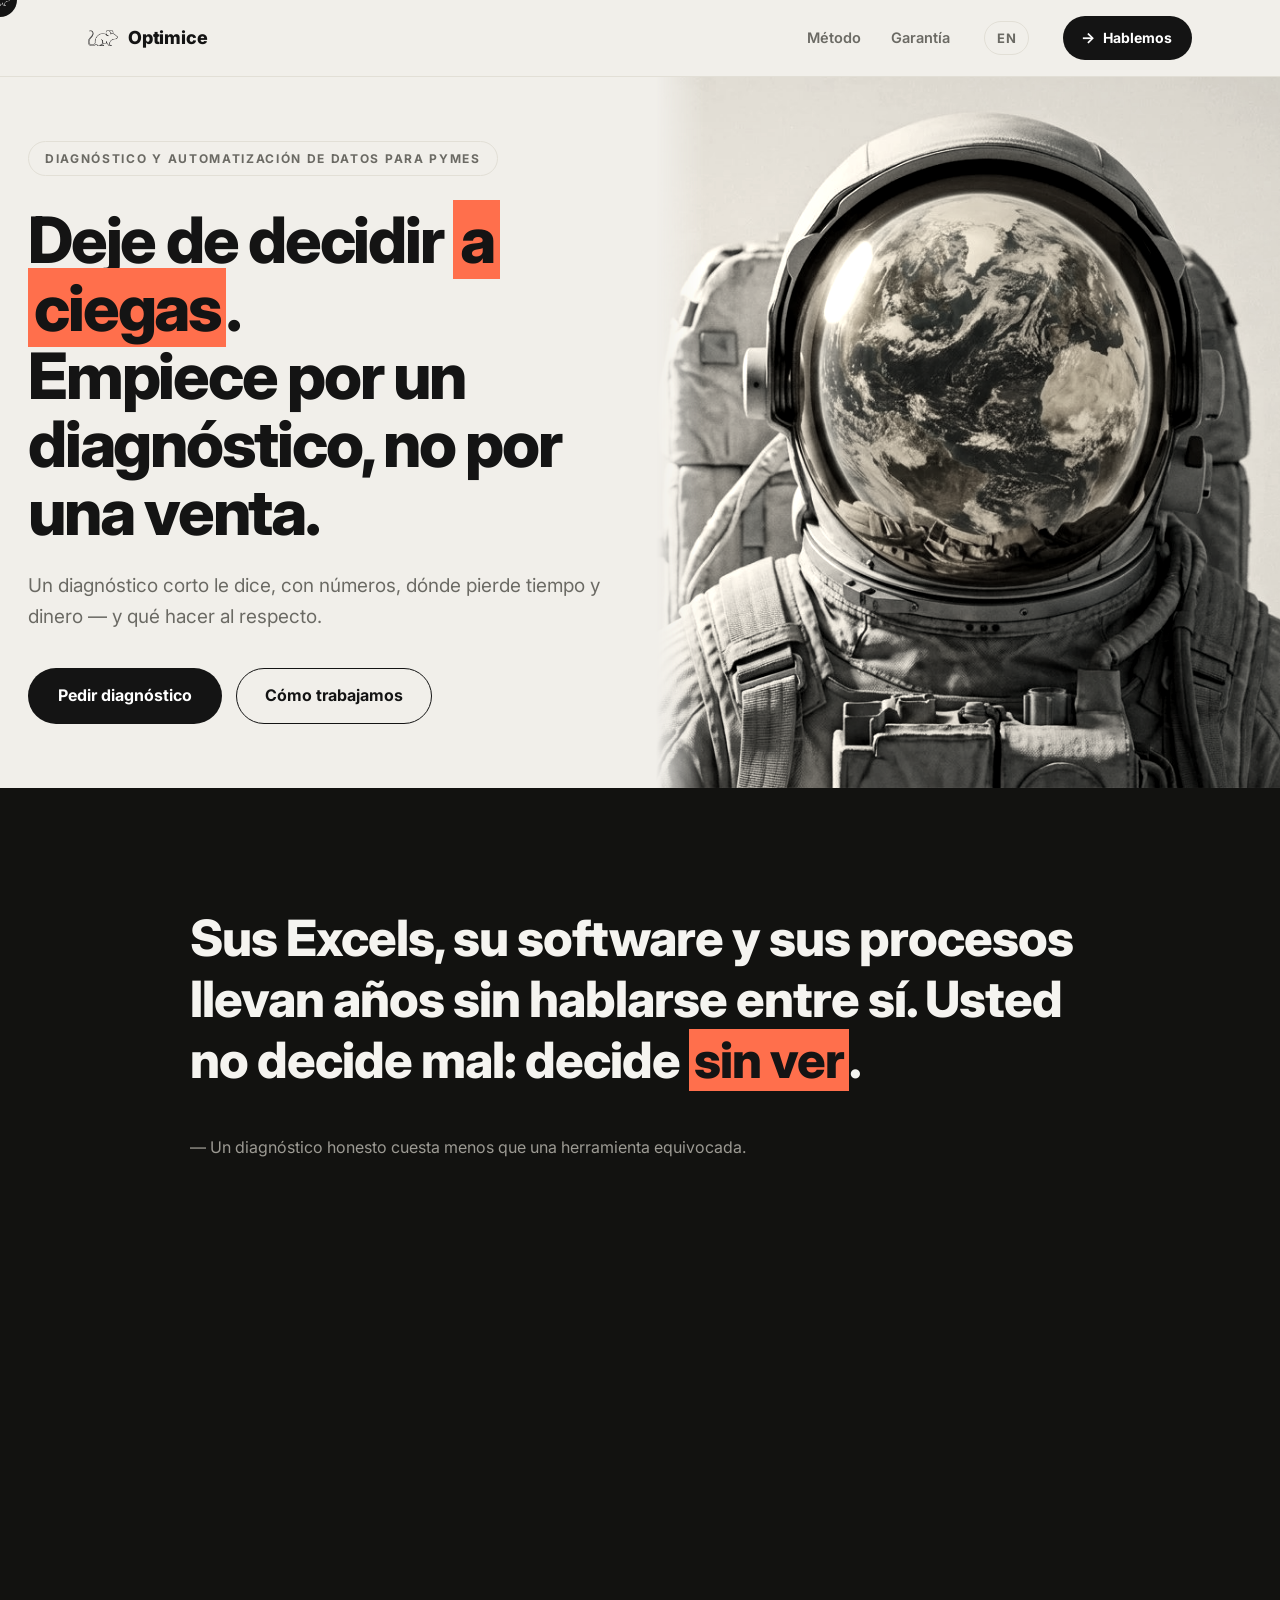
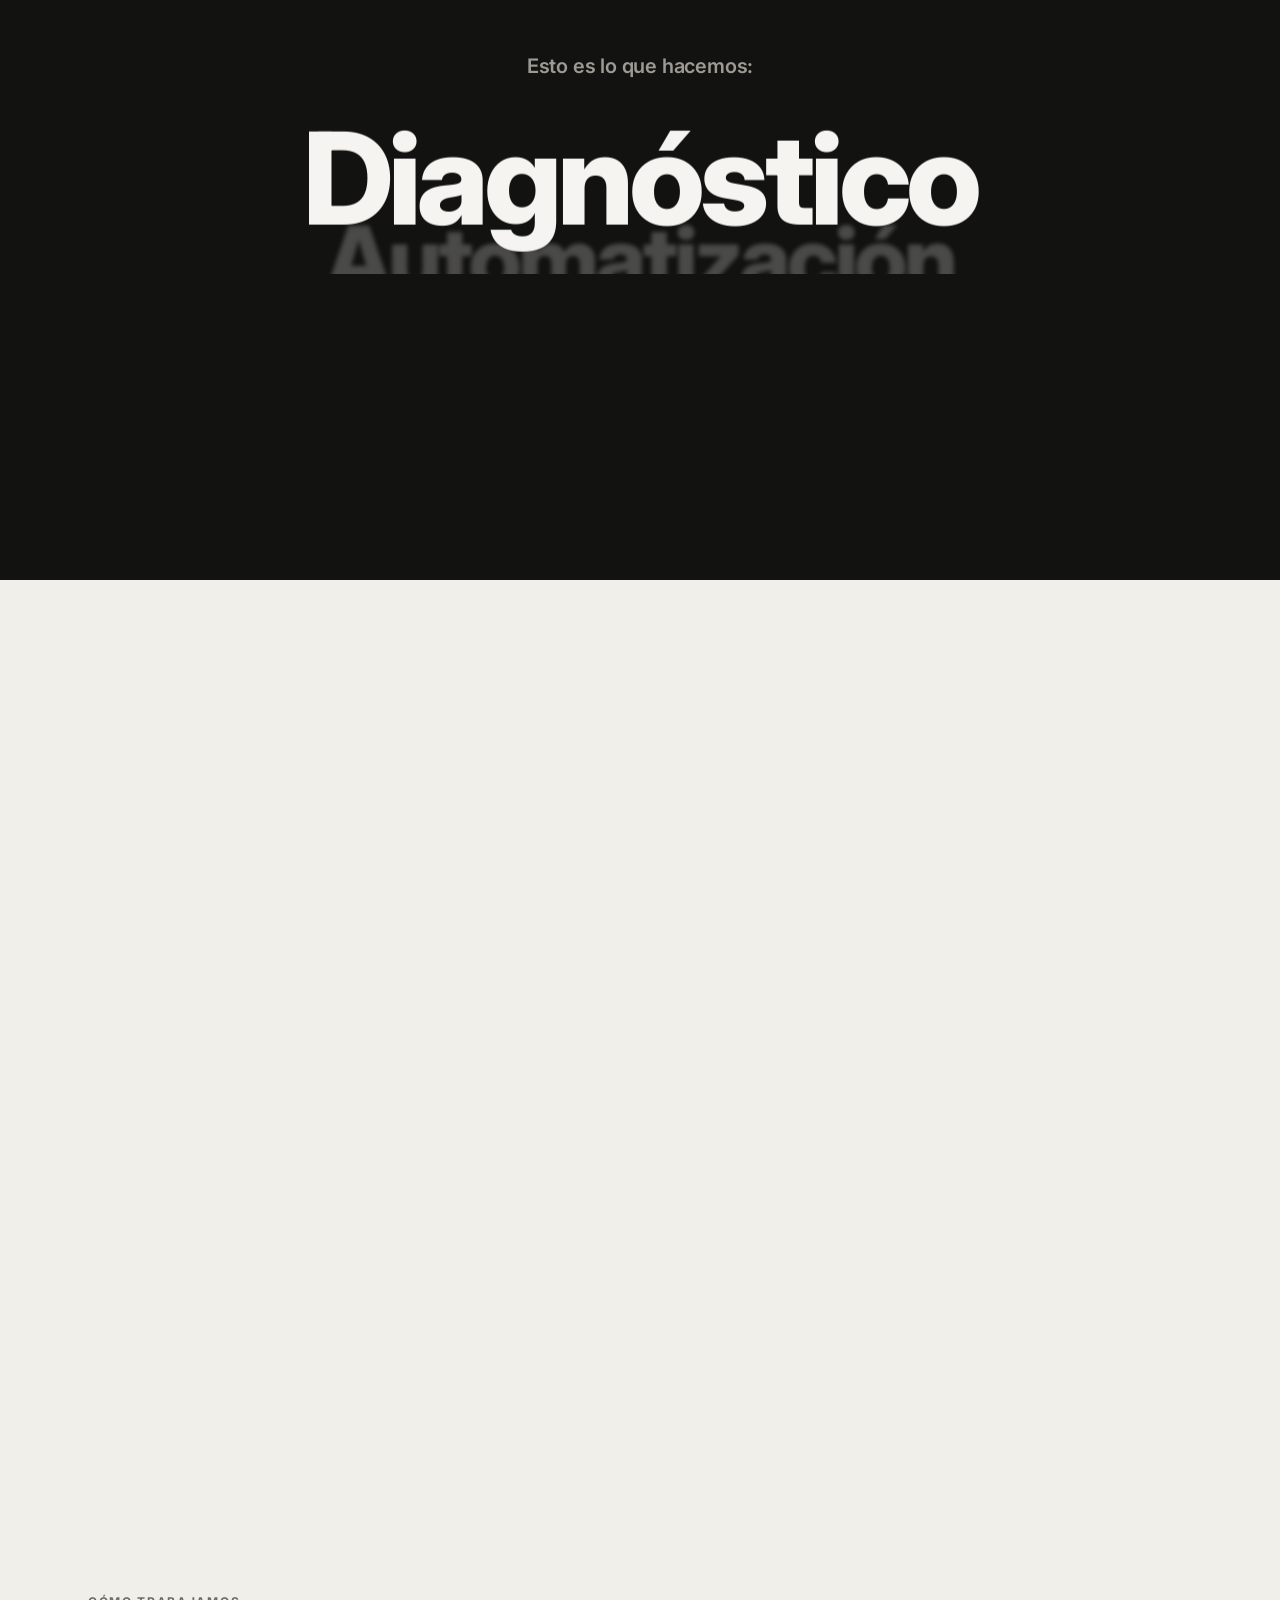
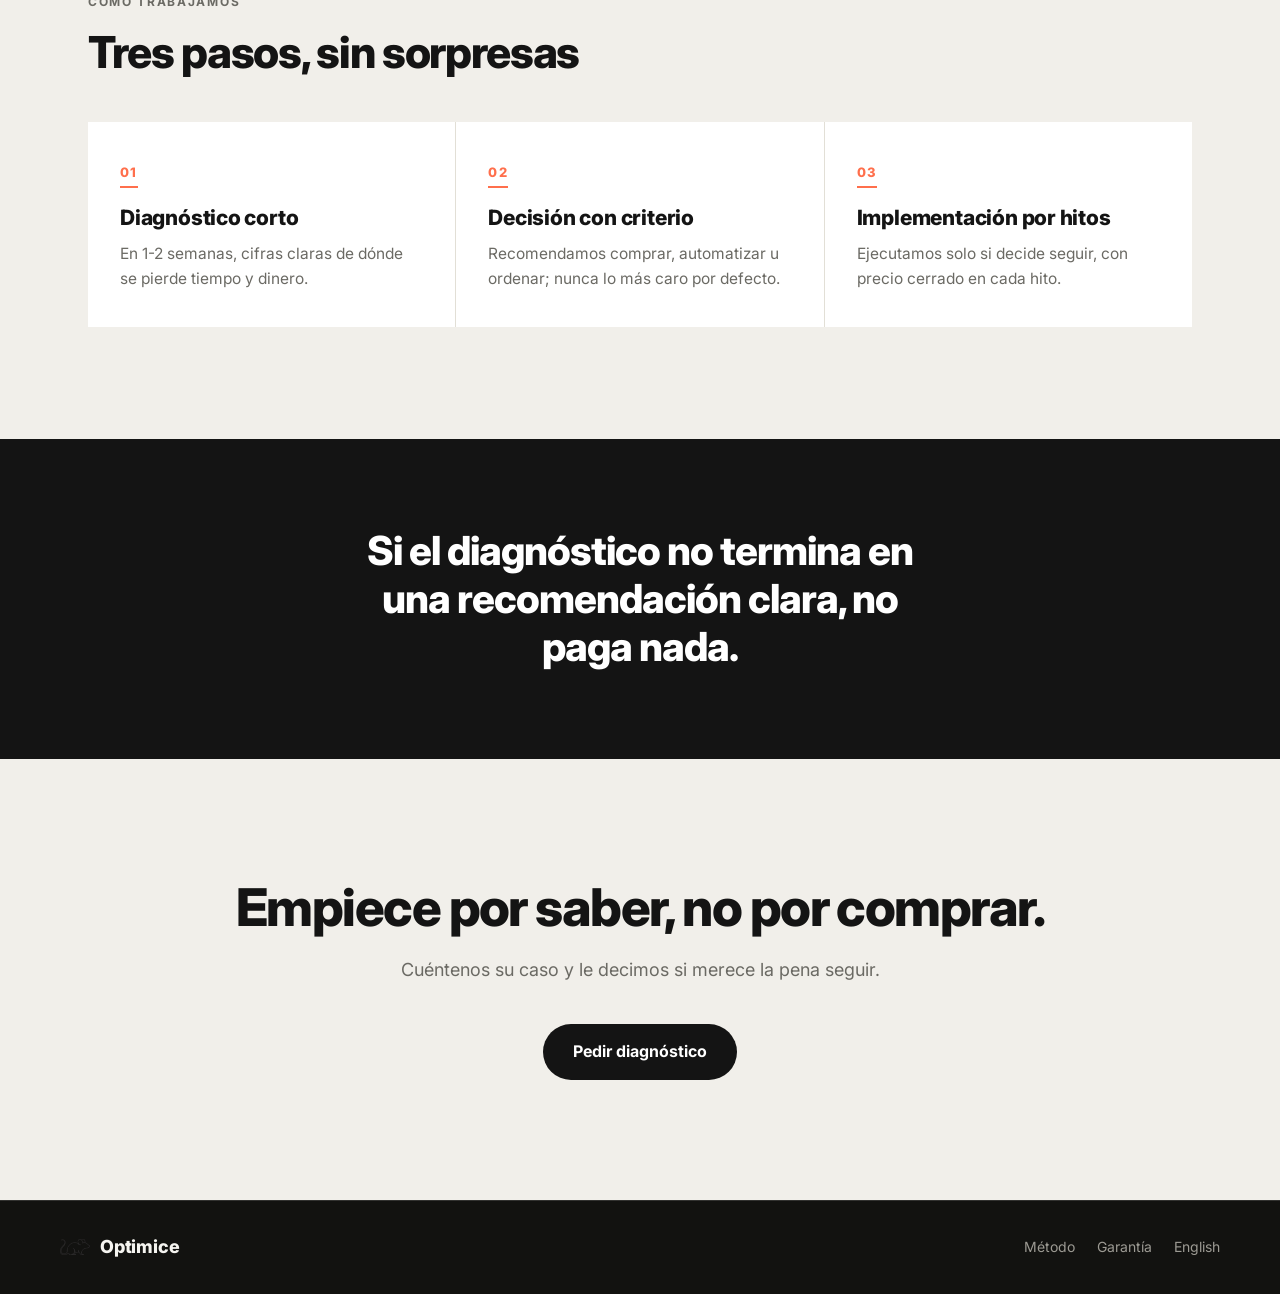
==== index.html @ 9dce0c41 "Añadir tema oscuro propio en vez de dejar el auto-invertido del navegador Muchos navegadores móviles" ====
<!DOCTYPE html>
<html lang="es">
<head>
<meta charset="UTF-8">
<meta name="viewport" content="width=device-width, initial-scale=1">
<meta name="color-scheme" content="light dark">
<title>Optimice — decida con datos, no con suposiciones</title>
<meta name="description" content="Diagnóstico corto y automatización de datos para pymes. Le decimos, con números, dónde pierde tiempo y dinero — y si no hay recomendación clara, no paga nada.">
<link rel="preconnect" href="https://fonts.googleapis.com">
<link rel="preconnect" href="https://fonts.gstatic.com" crossorigin>
<link href="https://fonts.googleapis.com/css2?family=Inter:wght@400;600;800&display=swap" rel="stylesheet">
<link rel="stylesheet" href="styles.css">
<script src="script.js" defer></script>
</head>
<body>
<header class="site-header">
  <div class="container header-inner">
    <a class="brand" href="index.html"><img src="assets/mouse-logo.png" alt=""><span>Optimice</span></a>
    <nav class="nav">
      <div class="nav-links">
        <a href="#metodo">Método</a>
        <a href="#garantia">Garantía</a>
      </div>
      <a class="lang-switch" href="en/index.html">EN</a>
      <a class="nav-cta" href="#contacto"><span class="arrow">→</span>Hablemos</a>
    </nav>
  </div>
</header>

<section class="hero">
  <div class="hero-grid">
    <div class="hero-copy-wrap">
      <div class="container">
        <div class="hero-copy">
          <span class="eyebrow">Diagnóstico y automatización de datos para pymes</span>
          <h1>Deje de decidir <span class="highlight">a ciegas</span>.<br>Empiece por un diagnóstico, no por una venta.</h1>
          <p class="sub">Un diagnóstico corto le dice, con números, dónde pierde tiempo y dinero — y qué hacer al respecto.</p>
          <div class="hero-ctas">
            <a class="btn" href="#contacto">Pedir diagnóstico</a>
            <a class="btn-outline" href="#metodo">Cómo trabajamos</a>
          </div>
        </div>
      </div>
    </div>
    <div class="hero-photo-bleed">
      <img class="hero-photo" src="assets/astronaut.jpg" alt="">
    </div>
  </div>
</section>

<section class="quote">
  <div class="container quote-inner">
    <p class="big">Sus Excels, su software y sus procesos llevan años sin hablarse entre sí. Usted no decide mal: decide <span class="highlight">sin ver</span>.</p>
    <p class="micro">Un diagnóstico honesto cuesta menos que una herramienta equivocada.</p>
  </div>
</section>

<section class="word-full-scroll">
  <div class="word-full" role="text" aria-label="Esto es lo que hacemos: Diagnóstico, Automatización, Criterio, Orden, Decisiones claras.">
    <p class="word-full-label">Esto es lo que hacemos:</p>
    <div class="word-full-display" aria-hidden="true">
      <div class="wf-track">
        <span class="wf-item">Diagnóstico</span>
        <span class="wf-item">Automatización</span>
        <span class="wf-item">Criterio</span>
        <span class="wf-item">Orden</span>
        <span class="wf-item">Decisiones claras</span>
      </div>
    </div>
  </div>
</section>

<section class="section" id="metodo">
  <div class="container">
    <p class="kicker">Cómo trabajamos</p>
    <h2>Tres pasos, sin sorpresas</h2>
    <div class="how-grid">
      <div class="how reveal"><div class="how-n">01</div><h3>Diagnóstico corto</h3><p>En 1-2 semanas, cifras claras de dónde se pierde tiempo y dinero.</p></div>
      <div class="how reveal"><div class="how-n">02</div><h3>Decisión con criterio</h3><p>Recomendamos comprar, automatizar u ordenar; nunca lo más caro por defecto.</p></div>
      <div class="how reveal"><div class="how-n">03</div><h3>Implementación por hitos</h3><p>Ejecutamos solo si decide seguir, con precio cerrado en cada hito.</p></div>
    </div>
  </div>
</section>

<section class="guarantee" id="garantia">
  <div class="container guarantee-inner">
    <h2>Si el diagnóstico no termina en una recomendación clara, no paga nada.</h2>
  </div>
</section>

<section class="contact" id="contacto">
  <div class="container">
    <h2>Empiece por saber, no por comprar.</h2>
    <p class="sub">Cuéntenos su caso y le decimos si merece la pena seguir.</p>
    <a class="btn" href="mailto:CAMBIA-ESTE-EMAIL@optimice.com">Pedir diagnóstico</a>
  </div>
</section>

<footer class="site-footer">
  <div class="container footer-inner">
    <a class="brand" href="index.html"><img src="assets/mouse-logo.png" alt=""><span>Optimice</span></a>
    <div class="footer-links">
      <a href="#metodo">Método</a>
      <a href="#garantia">Garantía</a>
      <a href="en/index.html">English</a>
    </div>
  </div>
</footer>

<div class="float-bar float-hidden" id="float-bar">
  <a class="float-btn float-btn-primary" href="https://calendar.app.google/JsAp8YLcphyeCLzh8" target="_blank" rel="noopener"><span class="cta-ico">📅</span>Reservar diagnóstico</a>
  <a class="float-btn float-btn-secondary" href="https://www.linkedin.com/company/CAMBIA-ESTE-PERFIL" target="_blank" rel="noopener"><span class="cta-ico">in</span>LinkedIn</a>
</div>
</body>
</html>
---- styles.css ----
/* Optimice — diagnóstico y automatización de datos para pymes
   Paleta inspirada en b-ta.ai: gris cálido plano, negro casi puro, un único acento coral.
   Sin degradados. Tipografía enorme. Marcador de color en frases clave (no subrayado real,
   efecto "highlighter"). */
:root{
  --paper:#F1EFEA;
  --white:#FFFFFF;
  --ink:#141414;
  --text-mid:#6B6A64;
  --coral:#FF6F4C;
  --coral-ink:#141414;
  --dark:#121210;
  --on-dark:#F5F4F0;
  --on-dark-mid:#9C9A93;
  --line:#E2DFD6;
  --line-dark:rgba(245,244,240,.14);
  --coral-hover:#E85B3A;
  --dark-card:#1C1A17;
}
*{margin:0;padding:0;box-sizing:border-box}
html{-webkit-text-size-adjust:100%;scroll-behavior:smooth;color-scheme:light dark}
body{font-family:"Inter",system-ui,-apple-system,sans-serif;background:var(--paper);color:var(--ink);line-height:1.6;font-size:17px}
a{color:inherit;text-decoration:none}
img{max-width:100%;display:block}
.container{max-width:1160px;margin:0 auto;padding:0 28px}
.highlight{background:var(--coral);color:var(--coral-ink);padding:.02em .1em;box-decoration-break:clone;-webkit-box-decoration-break:clone}

/* ---------- Header ---------- */
.site-header{position:sticky;top:0;z-index:50;background:var(--paper);border-bottom:1px solid var(--line)}
.header-inner{display:flex;align-items:center;justify-content:space-between;height:76px}
.brand{display:flex;align-items:center;gap:10px;font-weight:800;font-size:18px;letter-spacing:-.01em}
.brand img{width:30px;height:auto}
.nav{display:flex;align-items:center;gap:34px}
.nav-links{display:flex;gap:30px}
.nav-links a{font-weight:600;font-size:14.5px;color:var(--text-mid)}
.nav-links a:hover{color:var(--ink)}
.lang-switch{font-weight:700;font-size:13px;letter-spacing:.03em;color:var(--text-mid);border:1.5px solid var(--line);border-radius:999px;padding:6px 12px}
.lang-switch:hover{border-color:var(--ink);color:var(--ink)}
.nav-cta{display:flex;align-items:center;gap:8px;background:var(--ink);color:var(--white);font-weight:700;font-size:14px;padding:10px 20px 10px 18px;border-radius:999px;transition:background .2s}
.nav-cta:hover{background:var(--coral);color:var(--coral-ink)}
.nav-cta .arrow{font-size:15px}

/* ---------- Botones ---------- */
.btn{display:inline-block;background:var(--ink);color:#fff;font-weight:700;font-size:16px;padding:15px 30px;border-radius:999px;transition:background .2s,transform .2s cubic-bezier(.16,1,.3,1)}
.btn:hover{background:var(--coral);color:var(--coral-ink)}
.btn-outline{display:inline-block;font-weight:700;font-size:16px;padding:13.5px 28px;border-radius:999px;border:1.5px solid var(--ink);color:var(--ink);transition:background .2s,color .2s}
.btn-outline:hover{background:var(--ink);color:#fff}

/* ---------- Hero ---------- */
.hero{overflow:hidden}
.hero-grid{display:grid;grid-template-columns:minmax(0,1.05fr) minmax(360px,1fr);align-items:stretch;min-height:640px}
.hero-copy-wrap{display:flex;align-items:center;padding:64px 0}
.hero-copy{max-width:600px}
.eyebrow{display:inline-block;font-size:12px;font-weight:700;letter-spacing:.14em;text-transform:uppercase;color:var(--text-mid);border:1.5px solid var(--line);border-radius:999px;padding:7px 16px;margin-bottom:30px}
.hero h1{font-weight:800;font-size:64px;line-height:1.06;letter-spacing:-.035em;margin-bottom:26px}
.hero .sub{font-size:19px;color:var(--text-mid);max-width:50ch;margin-bottom:36px}
.hero-ctas{display:flex;gap:14px;flex-wrap:wrap}
.hero-photo-bleed{position:relative;overflow:hidden;background:var(--paper)}
.hero-photo{width:100%;height:100%;object-fit:cover;position:absolute;inset:0;filter:grayscale(.85) sepia(.15) contrast(1.08) brightness(1.03);
  mask-image:linear-gradient(to right,transparent 0,black 48px);-webkit-mask-image:linear-gradient(to right,transparent 0,black 48px)}

/* ---------- Cursor personalizado: logotipo circular del ratón ---------- */
.cursor-logo{position:fixed;top:0;left:0;pointer-events:none;z-index:9997;width:34px;height:34px;border-radius:50%;
  transform:translate(-50%,-50%);background:var(--ink);
  transition:transform .3s cubic-bezier(.34,1.56,.64,1),background .2s,width .25s,height .25s}
.cursor-logo::after{content:"";position:absolute;inset:7px;background-color:#fff;
  -webkit-mask:url("assets/mouse-logo.png") center/contain no-repeat;mask:url("assets/mouse-logo.png") center/contain no-repeat;
  transition:background-color .2s}
.cursor-logo.on-dark{background:var(--coral)}
.cursor-logo.on-dark::after{background-color:var(--ink)}
.cursor-logo.hovering{transform:translate(-50%,-50%) scale(1.7) rotate(-10deg)}
body.has-custom-cursor,body.has-custom-cursor a,body.has-custom-cursor button{cursor:none}

/* ---------- Sección oscura: frase-cita ---------- */
.quote{background:var(--dark);color:var(--on-dark)}
.quote-inner{padding:120px 0;max-width:900px}
.quote p.big{font-weight:800;font-size:clamp(30px,4.4vw,50px);line-height:1.22;letter-spacing:-.02em;margin-bottom:44px}
.quote .micro{font-size:16px;color:var(--on-dark-mid);max-width:56ch}
.quote .micro::before{content:"— "}

/* ---------- Carrusel de palabras a pantalla completa (scrubbing con el scroll) ---------- */
.word-full-scroll{height:200vh;position:relative}
.word-full{position:sticky;top:0;height:100vh;height:100dvh;background:var(--dark);color:var(--on-dark);display:flex;flex-direction:column;
  align-items:center;justify-content:center;text-align:center;overflow:hidden;padding:88px 24px 24px}
.word-full-label{font-size:clamp(15px,2vw,20px);font-weight:600;color:var(--on-dark-mid);letter-spacing:-.01em;margin-bottom:2px}
.word-full-display{position:relative;width:100%;height:min(24vh,190px);overflow:hidden}
.wf-track{position:relative;width:100%;height:100%}
.wf-item{position:absolute;left:0;right:0;top:50%;text-align:center;white-space:nowrap;font-weight:800;letter-spacing:-.04em;
  font-size:clamp(42px,11vw,130px);color:var(--on-dark);will-change:transform,opacity,filter}
.word-full.wf-static .wf-item{transform:translateY(-50%) !important;opacity:1 !important;filter:none !important}
.word-full.wf-static .wf-item:not(:first-child){display:none}

/* ---------- Secciones ---------- */
.section{padding:112px 0}
.section.alt{background:var(--white);border-top:1px solid var(--line);border-bottom:1px solid var(--line)}
.kicker{font-size:12px;font-weight:700;letter-spacing:.14em;text-transform:uppercase;color:var(--text-mid);margin-bottom:16px}
.section h2{font-weight:800;font-size:44px;letter-spacing:-.03em;line-height:1.14;margin-bottom:16px;max-width:20ch}

/* ---------- Método ---------- */
.how-grid{display:grid;grid-template-columns:repeat(3,1fr);gap:1px;margin-top:44px;background:var(--line)}
.how{background:#fff;padding:36px 32px}
.how-n{display:inline-block;font-weight:800;font-size:13px;letter-spacing:.1em;color:var(--coral);margin-bottom:16px;
  border-bottom:2px solid var(--coral);padding-bottom:4px}
.how h3{font-weight:800;font-size:21px;letter-spacing:-.01em;margin-bottom:10px;line-height:1.3}
.how p{font-size:15.5px;color:var(--text-mid)}

/* ---------- Garantía ---------- */
.guarantee{background:var(--ink);color:var(--white)}
.guarantee-inner{padding:88px 0;text-align:center}
.guarantee h2{font-weight:800;font-size:clamp(28px,3.6vw,40px);letter-spacing:-.025em;line-height:1.2;max-width:22ch;margin:0 auto}

/* ---------- Contacto ---------- */
.contact{padding:120px 0;text-align:center}
.contact h2{font-weight:800;font-size:clamp(34px,4.6vw,52px);letter-spacing:-.03em;line-height:1.12;margin-bottom:18px}
.contact .sub{font-size:18px;color:var(--text-mid);margin-bottom:40px;max-width:52ch;margin-left:auto;margin-right:auto}

/* ---------- Footer ---------- */
.site-footer{background:var(--dark);color:var(--on-dark-mid);border-top:1px solid var(--line-dark)}
.footer-inner{display:flex;align-items:center;justify-content:space-between;gap:20px;padding:32px 0;font-size:14px;flex-wrap:wrap}
.footer-inner .brand{color:var(--on-dark)}
.footer-links{display:flex;gap:22px}
.footer-links a:hover{color:var(--on-dark)}

/* ---------- Barra flotante (siempre visible: llamada + LinkedIn) ---------- */
.float-bar{position:fixed;left:50%;bottom:20px;transform:translateX(-50%);z-index:60;display:flex;gap:8px;
  background:rgba(18,18,16,.72);backdrop-filter:blur(16px) saturate(160%);-webkit-backdrop-filter:blur(16px) saturate(160%);
  border:1px solid rgba(255,255,255,.14);padding:7px;border-radius:999px;box-shadow:0 12px 32px -10px rgba(0,0,0,.5);
  transition:opacity .3s ease,transform .3s ease}
.float-bar.float-hidden{opacity:0;transform:translateX(-50%) translateY(16px);pointer-events:none}
.float-btn{display:flex;align-items:center;gap:7px;padding:11px 18px;border-radius:999px;font-weight:700;font-size:14px;white-space:nowrap;transition:background .2s,color .2s,transform .2s}
.float-btn-primary{background:var(--coral);color:var(--coral-ink);box-shadow:0 4px 16px -4px rgba(255,111,76,.55)}
.float-btn-primary:hover{background:var(--coral-hover);color:var(--coral-ink);transform:translateY(-1px)}
.float-btn-secondary{color:var(--on-dark)}
.float-btn-secondary:hover{background:rgba(255,255,255,.12);color:#fff}
.float-btn .cta-ico{font-size:14px;width:20px;height:20px;border-radius:50%;display:flex;align-items:center;justify-content:center}
.float-btn-secondary .cta-ico{border:1.5px solid rgba(255,255,255,.4);font-size:11px}

/* ---------- Reveal / transición de sección ---------- */
.reveal{opacity:0;transform:translateY(22px) scale(.985);filter:blur(4px);transition:opacity .7s cubic-bezier(.16,1,.3,1),transform .7s cubic-bezier(.16,1,.3,1),filter .7s cubic-bezier(.16,1,.3,1)}
.reveal.in{opacity:1;transform:none;filter:blur(0)}
.sec-fade{opacity:0;transform:translateY(34px) scale(.978);transition:opacity 1s cubic-bezier(.16,1,.3,1),transform 1s cubic-bezier(.16,1,.3,1)}
.sec-fade.sec-in{opacity:1;transform:none}

@media (prefers-reduced-motion:reduce){
  .reveal{opacity:1;transform:none;filter:none;transition:none}
  .sec-fade{opacity:1;transform:none;transition:none}
  .btn,.btn-outline{transition:none}
}

/* ---------- Responsive ---------- */
@media (max-width:900px){
  .hero-grid{grid-template-columns:1fr 34%;min-height:460px}
  .hero-copy-wrap{padding:48px 0}
  .hero h1{font-size:42px}
  .hero-photo{object-position:38% center}
  .how-grid{grid-template-columns:1fr 1fr}
  .nav-links{display:none}
}
@media (max-width:680px){
  .hero-grid{grid-template-columns:1fr 34%;min-height:400px}
  .hero-copy-wrap{padding:36px 0}
  .hero h1{font-size:32px}
  .hero .sub{font-size:16px}
  .hero-ctas{flex-direction:column;align-items:flex-start}
  .section{padding:64px 0}
  .section h2{font-size:28px}
  .how-grid{grid-template-columns:1fr}
  .quote-inner{padding:72px 0}
  .quote p.big{font-size:26px}
  .contact{padding:72px 0}
  .contact h2{font-size:30px}
  .guarantee-inner{padding:56px 0}
}

/* ---------- Modo oscuro (tema propio, no el auto-invertido del navegador) ---------- */
@media (prefers-color-scheme:dark){
  body{background:var(--dark);color:var(--on-dark)}
  .site-header{background:var(--dark);border-bottom-color:var(--line-dark)}
  .nav-links a{color:var(--on-dark-mid)}
  .nav-links a:hover{color:var(--on-dark)}
  .lang-switch{border-color:var(--line-dark);color:var(--on-dark-mid)}
  .lang-switch:hover{border-color:var(--on-dark);color:var(--on-dark)}
  .nav-cta{background:var(--on-dark);color:var(--ink)}
  .nav-cta:hover{background:var(--coral);color:var(--coral-ink)}
  .btn{background:var(--on-dark);color:var(--ink)}
  .btn:hover{background:var(--coral);color:var(--coral-ink)}
  .btn-outline{border-color:var(--line-dark);color:var(--on-dark)}
  .btn-outline:hover{background:var(--on-dark);color:var(--ink)}
  .eyebrow{border-color:var(--line-dark);color:var(--on-dark-mid)}
  .hero .sub{color:var(--on-dark-mid)}
  .hero-photo-bleed{background:var(--dark)}
  .section.alt{background:var(--dark-card);border-top-color:var(--line-dark);border-bottom-color:var(--line-dark)}
  .kicker{color:var(--on-dark-mid)}
  .how-grid{background:var(--line-dark)}
  .how{background:var(--dark-card)}
  .how p{color:var(--on-dark-mid)}
  .guarantee{background:var(--dark-card)}
  .contact .sub{color:var(--on-dark-mid)}
  .site-footer{background:var(--dark)}
  .cursor-logo{background:var(--on-dark)}
  .cursor-logo::after{background-color:var(--ink)}
  .cursor-logo.on-dark::after{background-color:var(--ink)}
}
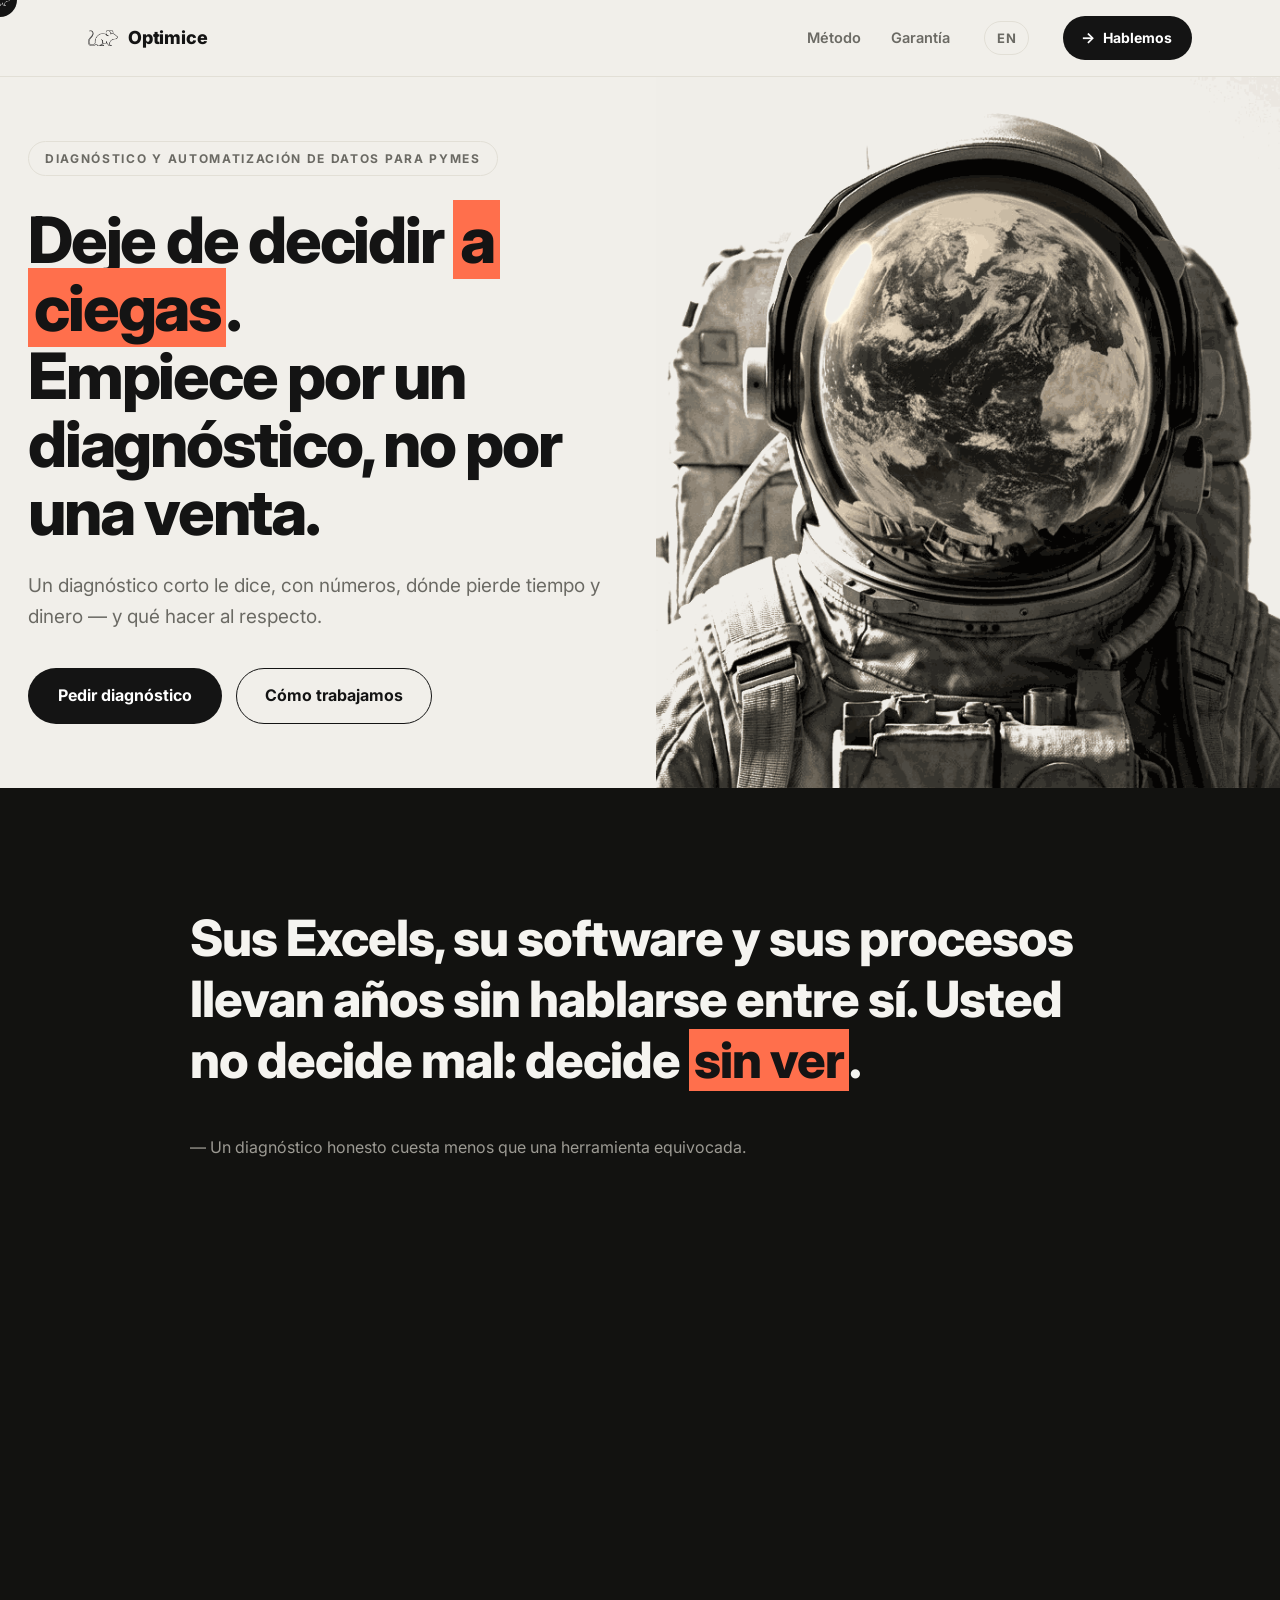
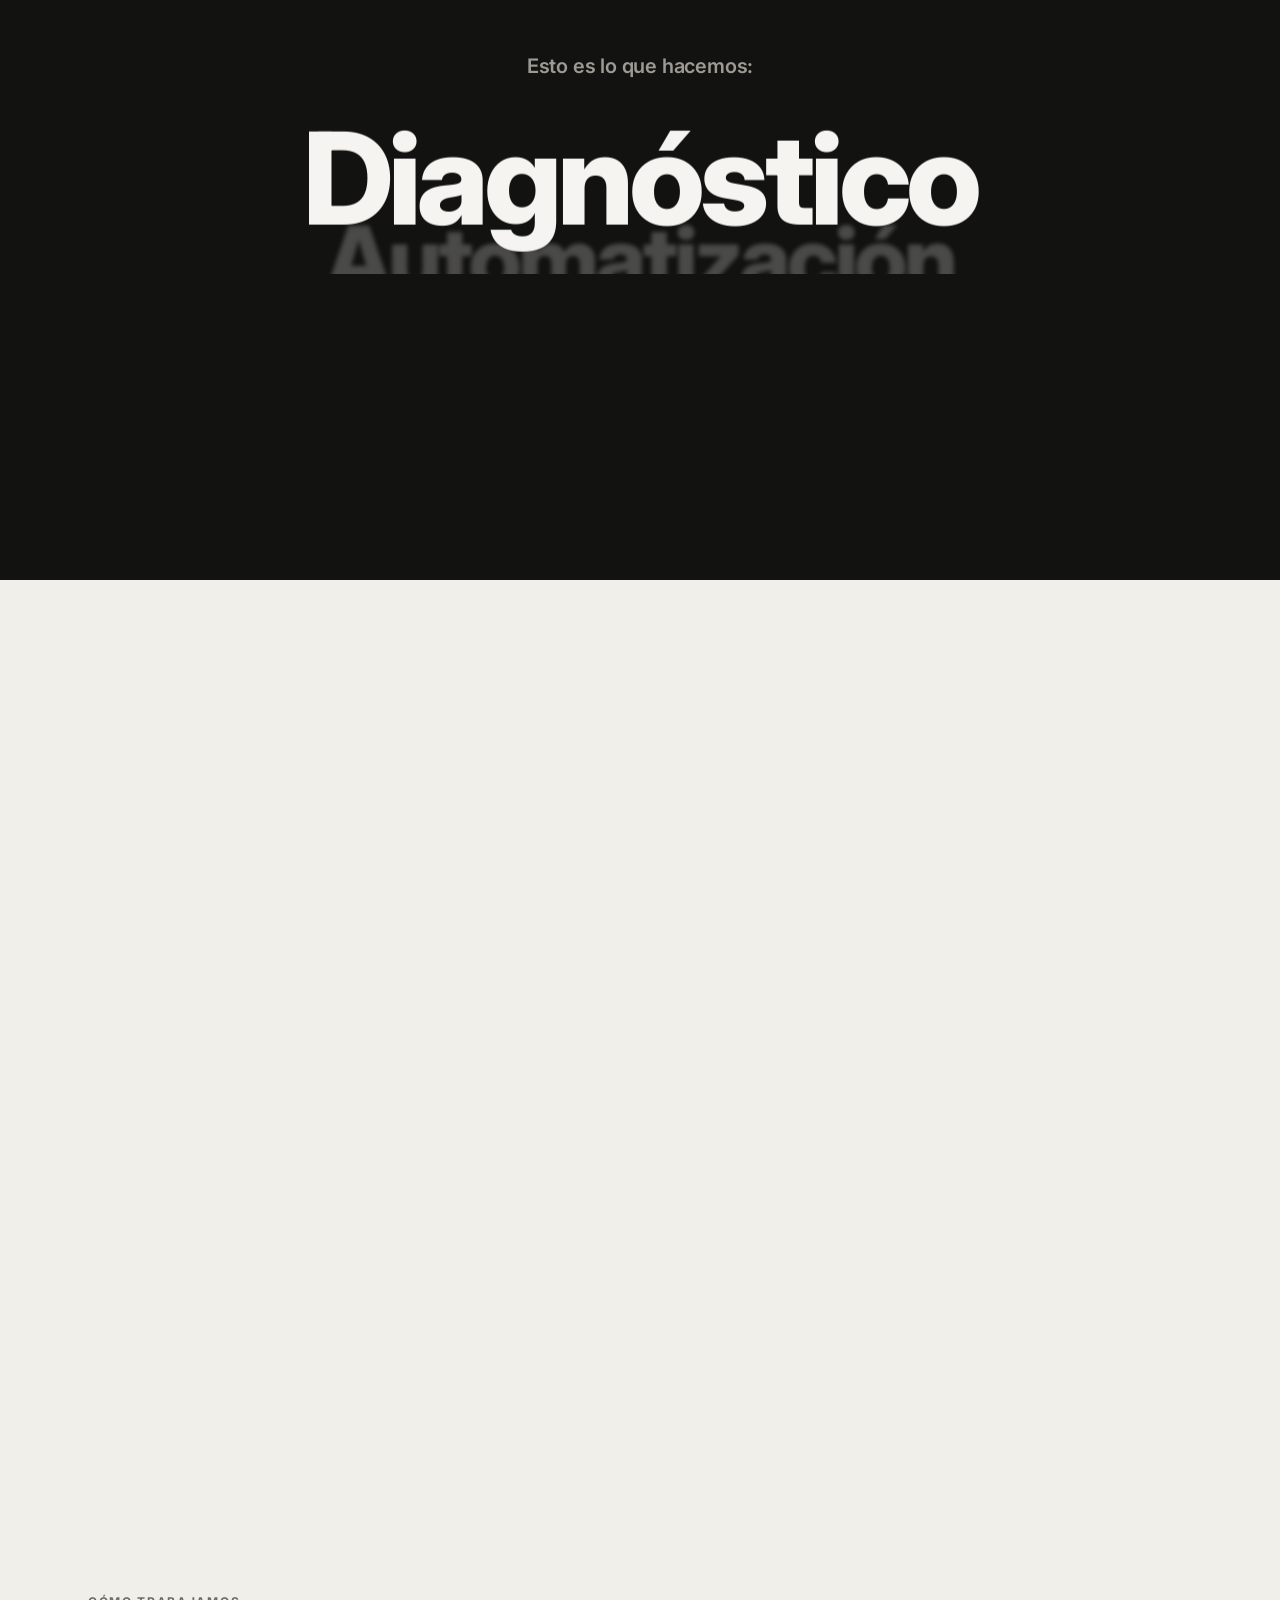
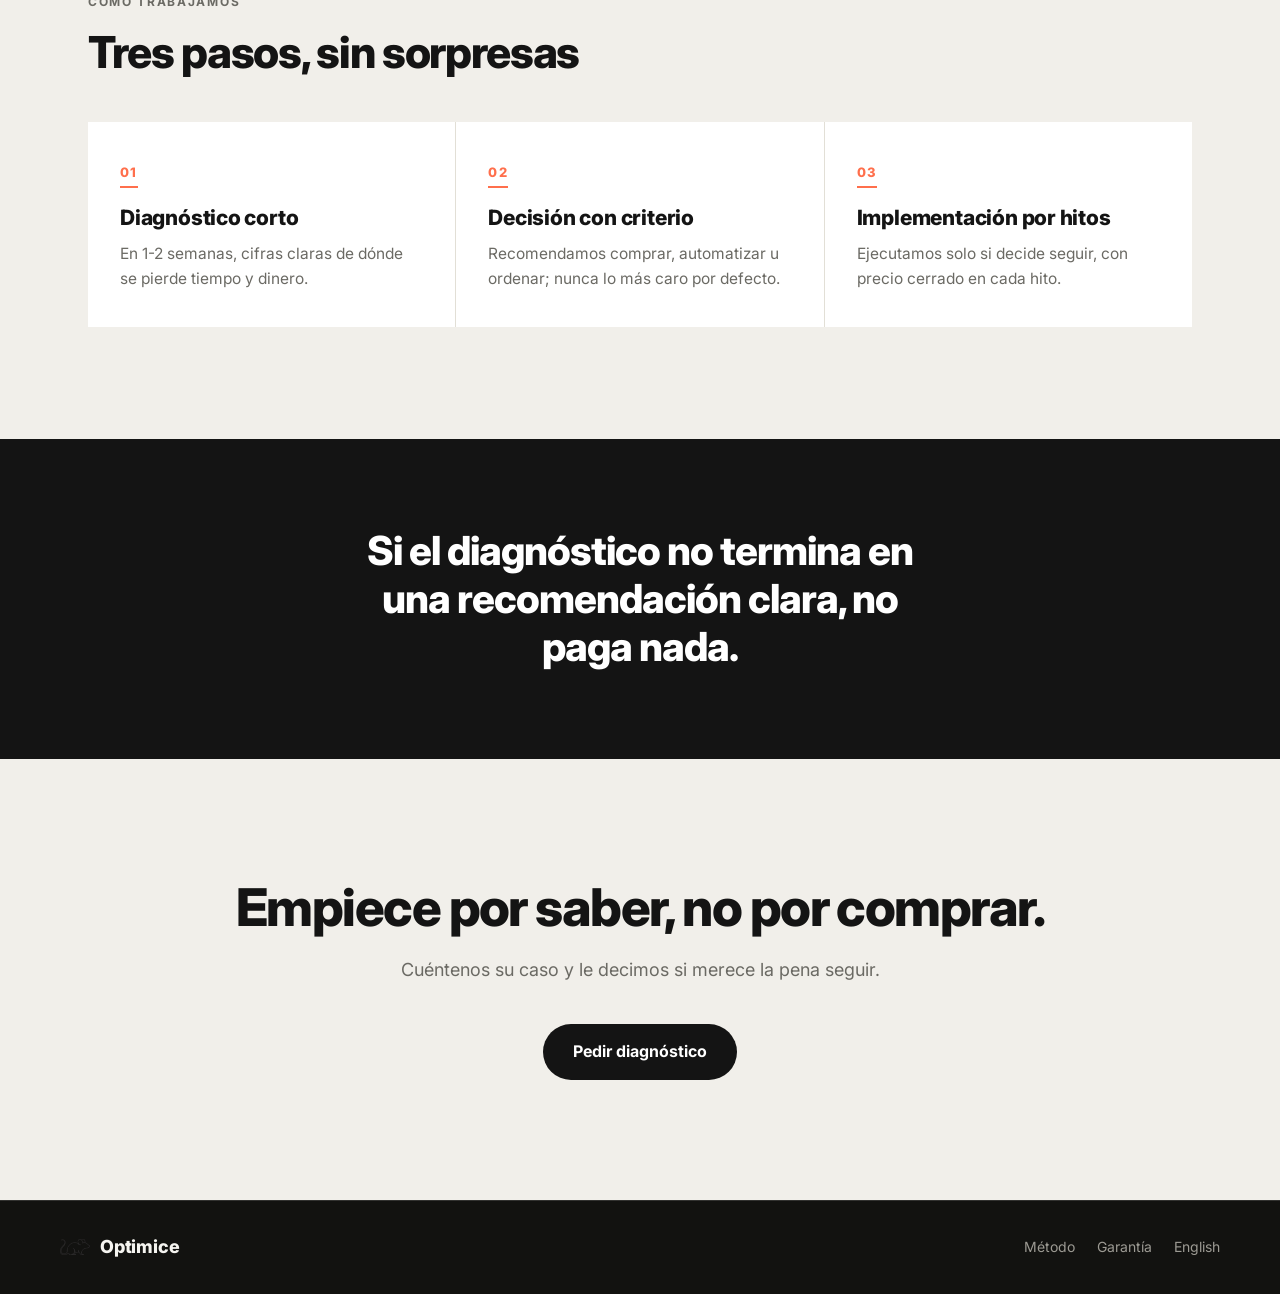
==== commit 67c0f72b: "Hero: astronauta recortado sobre beige homogéneo, sin degradado ni caja El usuario pidió eliminar el" ====
--- a/index.html
+++ b/index.html
@@ -3,7 +3,7 @@
 <head>
 <meta charset="UTF-8">
 <meta name="viewport" content="width=device-width, initial-scale=1">
-<meta name="color-scheme" content="light dark">
+<meta name="color-scheme" content="only light">
 <title>Optimice — decida con datos, no con suposiciones</title>
 <meta name="description" content="Diagnóstico corto y automatización de datos para pymes. Le decimos, con números, dónde pierde tiempo y dinero — y si no hay recomendación clara, no paga nada.">
 <link rel="preconnect" href="https://fonts.googleapis.com">
@@ -43,7 +43,7 @@
       </div>
     </div>
     <div class="hero-photo-bleed">
-      <img class="hero-photo" src="assets/astronaut.jpg" alt="">
+      <img class="hero-photo" src="assets/astronaut-cut.png" alt="">
     </div>
   </div>
 </section>
--- a/styles.css
+++ b/styles.css
@@ -15,10 +15,9 @@
   --line:#E2DFD6;
   --line-dark:rgba(245,244,240,.14);
   --coral-hover:#E85B3A;
-  --dark-card:#1C1A17;
 }
 *{margin:0;padding:0;box-sizing:border-box}
-html{-webkit-text-size-adjust:100%;scroll-behavior:smooth;color-scheme:light dark}
+html{-webkit-text-size-adjust:100%;scroll-behavior:smooth;color-scheme:only light}
 body{font-family:"Inter",system-ui,-apple-system,sans-serif;background:var(--paper);color:var(--ink);line-height:1.6;font-size:17px}
 a{color:inherit;text-decoration:none}
 img{max-width:100%;display:block}
@@ -56,8 +55,7 @@
 .hero .sub{font-size:19px;color:var(--text-mid);max-width:50ch;margin-bottom:36px}
 .hero-ctas{display:flex;gap:14px;flex-wrap:wrap}
 .hero-photo-bleed{position:relative;overflow:hidden;background:var(--paper)}
-.hero-photo{width:100%;height:100%;object-fit:cover;position:absolute;inset:0;filter:grayscale(.85) sepia(.15) contrast(1.08) brightness(1.03);
-  mask-image:linear-gradient(to right,transparent 0,black 48px);-webkit-mask-image:linear-gradient(to right,transparent 0,black 48px)}
+.hero-photo{width:100%;height:100%;object-fit:cover;position:absolute;inset:0}
 
 /* ---------- Cursor personalizado: logotipo circular del ratón ---------- */
 .cursor-logo{position:fixed;top:0;left:0;pointer-events:none;z-index:9997;width:34px;height:34px;border-radius:50%;
@@ -171,33 +169,3 @@
   .contact h2{font-size:30px}
   .guarantee-inner{padding:56px 0}
 }
-
-/* ---------- Modo oscuro (tema propio, no el auto-invertido del navegador) ---------- */
-@media (prefers-color-scheme:dark){
-  body{background:var(--dark);color:var(--on-dark)}
-  .site-header{background:var(--dark);border-bottom-color:var(--line-dark)}
-  .nav-links a{color:var(--on-dark-mid)}
-  .nav-links a:hover{color:var(--on-dark)}
-  .lang-switch{border-color:var(--line-dark);color:var(--on-dark-mid)}
-  .lang-switch:hover{border-color:var(--on-dark);color:var(--on-dark)}
-  .nav-cta{background:var(--on-dark);color:var(--ink)}
-  .nav-cta:hover{background:var(--coral);color:var(--coral-ink)}
-  .btn{background:var(--on-dark);color:var(--ink)}
-  .btn:hover{background:var(--coral);color:var(--coral-ink)}
-  .btn-outline{border-color:var(--line-dark);color:var(--on-dark)}
-  .btn-outline:hover{background:var(--on-dark);color:var(--ink)}
-  .eyebrow{border-color:var(--line-dark);color:var(--on-dark-mid)}
-  .hero .sub{color:var(--on-dark-mid)}
-  .hero-photo-bleed{background:var(--dark)}
-  .section.alt{background:var(--dark-card);border-top-color:var(--line-dark);border-bottom-color:var(--line-dark)}
-  .kicker{color:var(--on-dark-mid)}
-  .how-grid{background:var(--line-dark)}
-  .how{background:var(--dark-card)}
-  .how p{color:var(--on-dark-mid)}
-  .guarantee{background:var(--dark-card)}
-  .contact .sub{color:var(--on-dark-mid)}
-  .site-footer{background:var(--dark)}
-  .cursor-logo{background:var(--on-dark)}
-  .cursor-logo::after{background-color:var(--ink)}
-  .cursor-logo.on-dark::after{background-color:var(--ink)}
-}
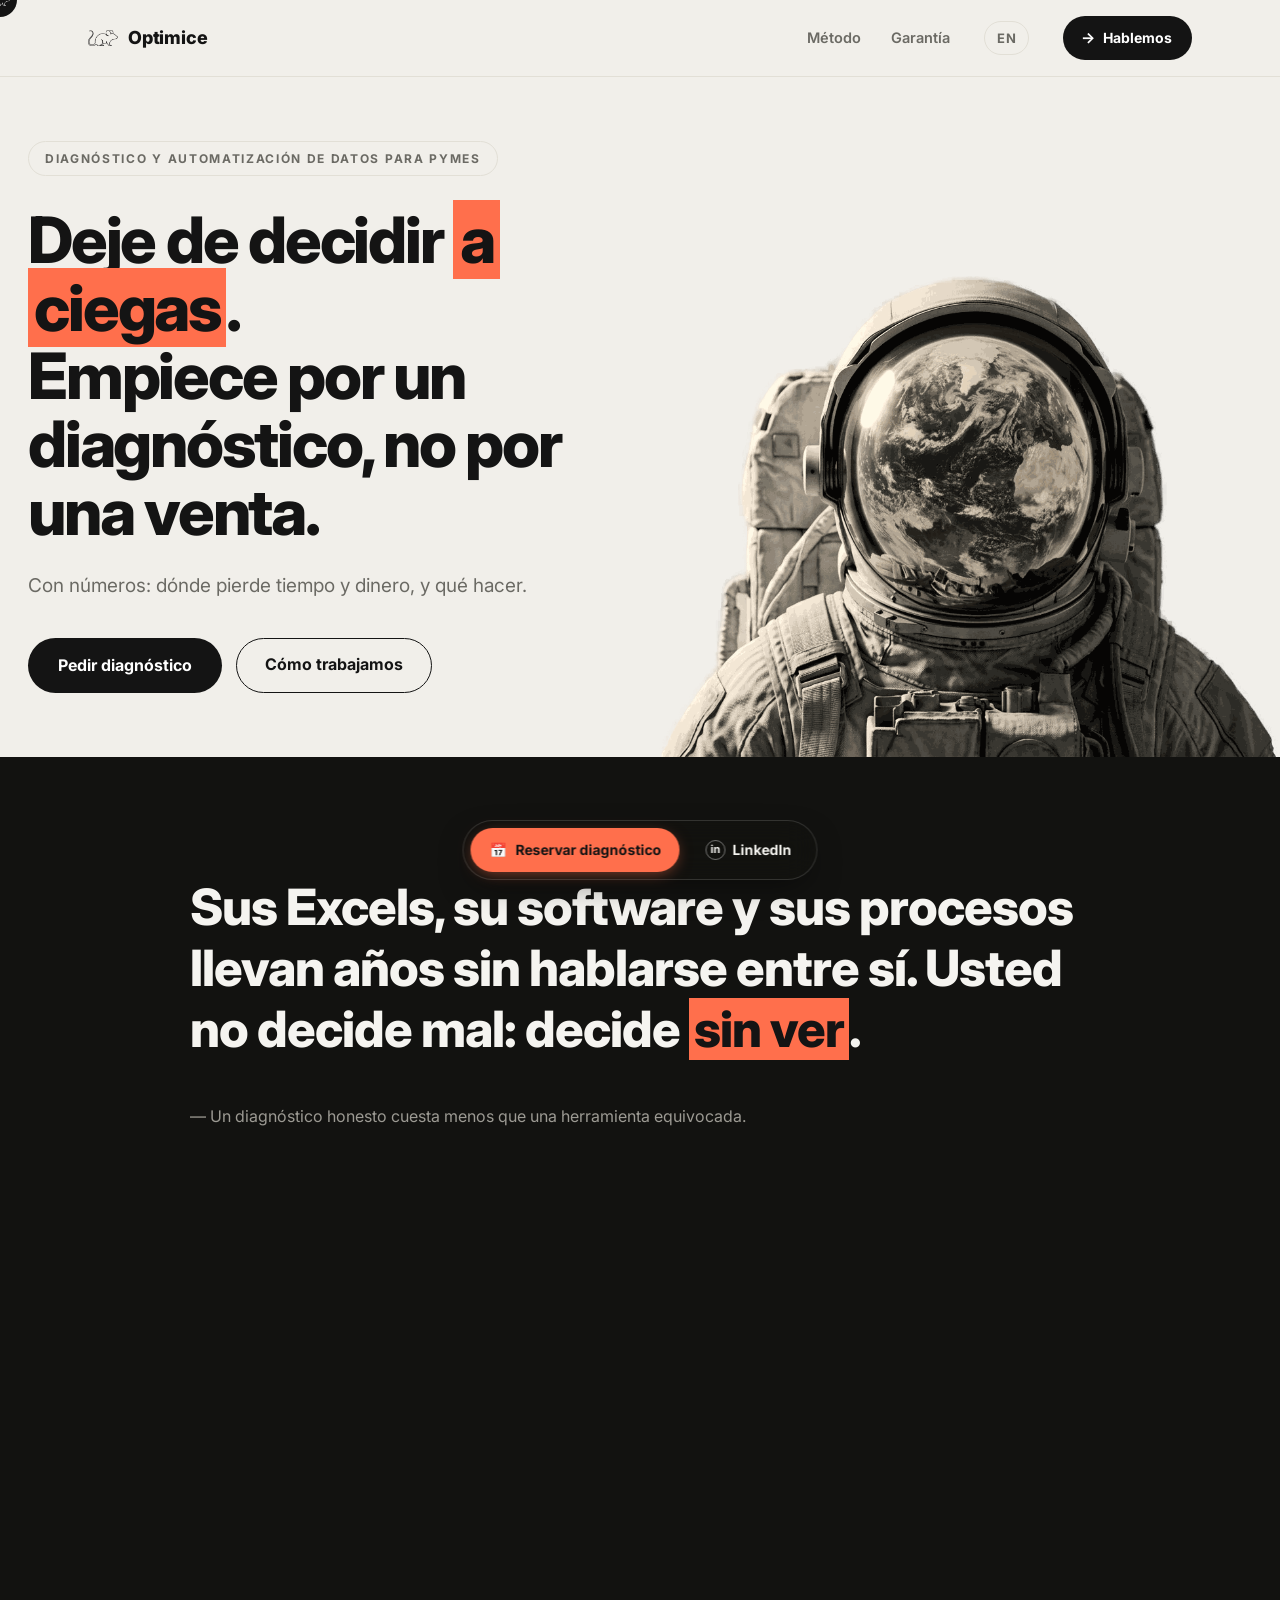
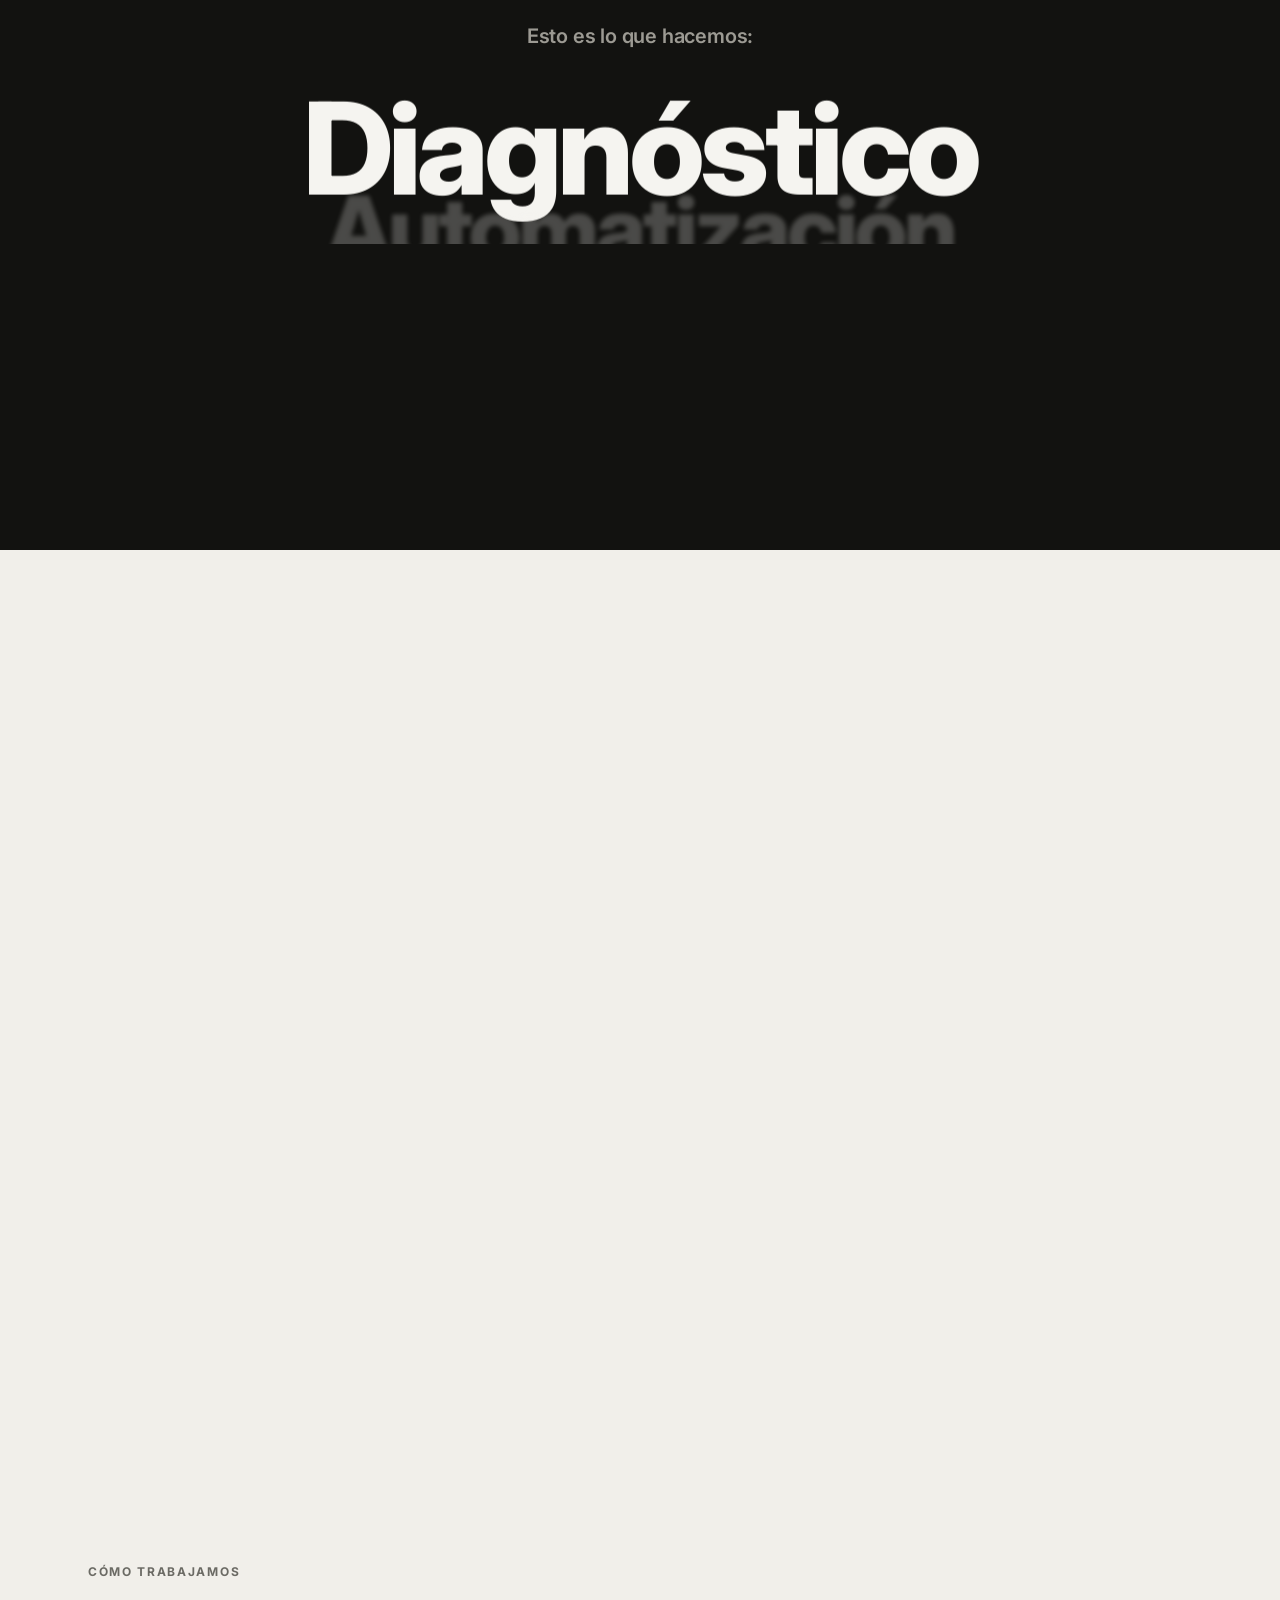
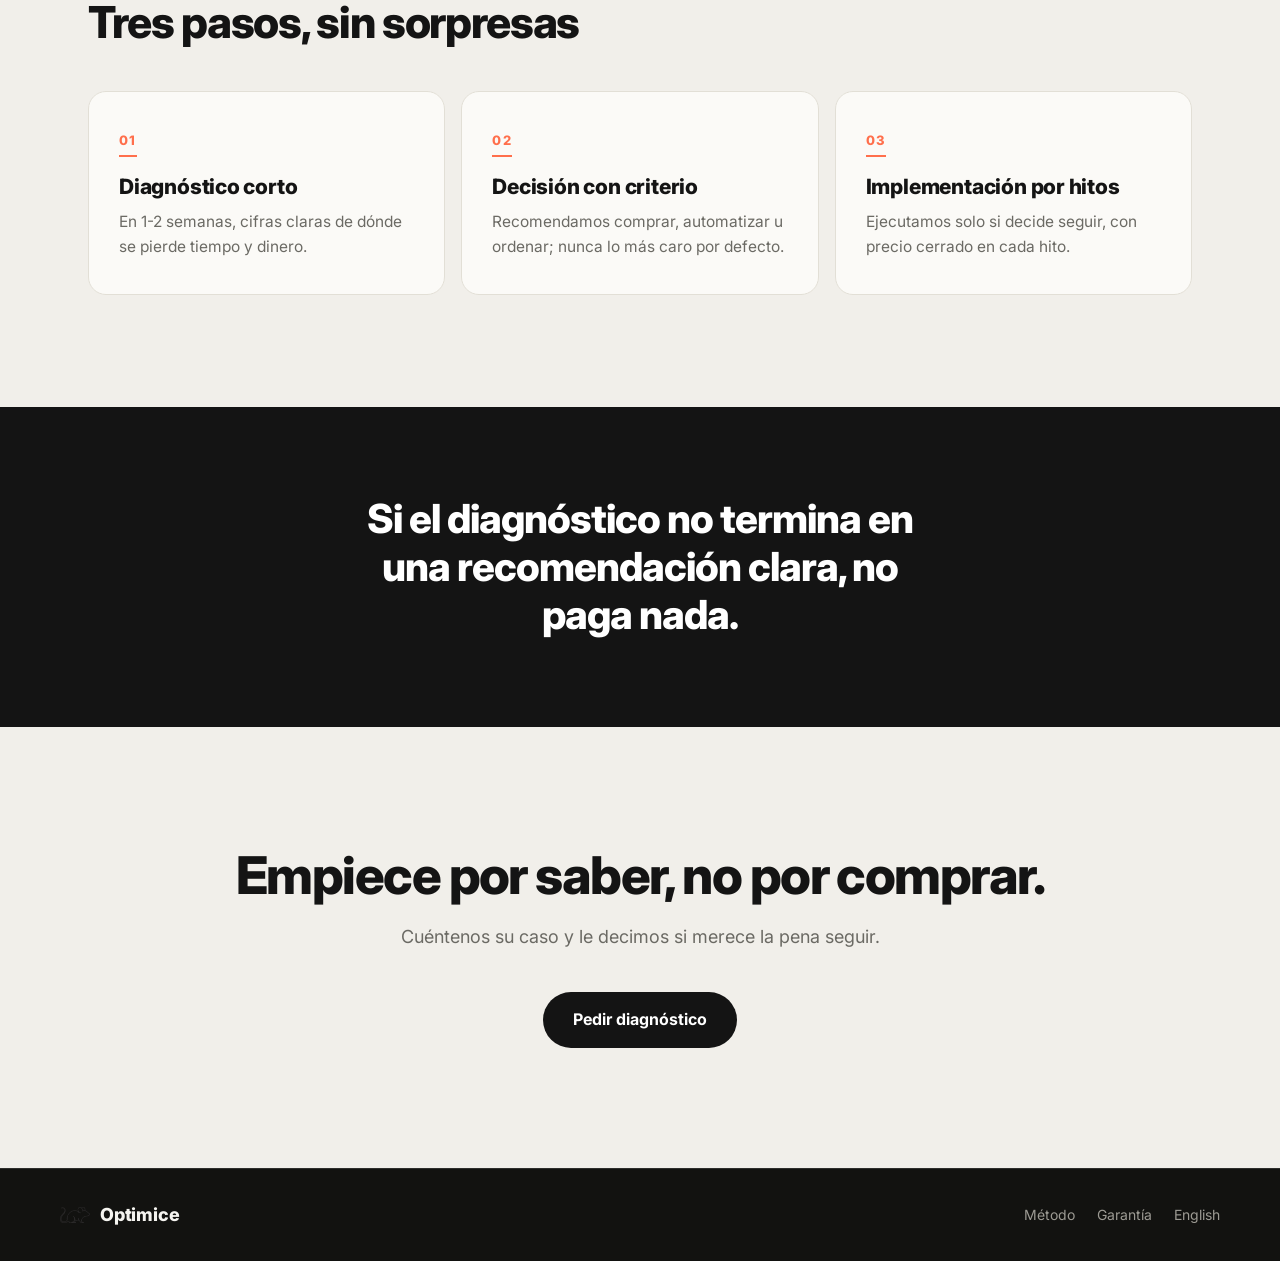
==== commit 2961adb5: "Mejoras: legibilidad movil, tarjetas, modo oscuro coherente y copy 1. Hero movil: se elimina el sola" ====
--- a/index.html
+++ b/index.html
@@ -3,7 +3,7 @@
 <head>
 <meta charset="UTF-8">
 <meta name="viewport" content="width=device-width, initial-scale=1">
-<meta name="color-scheme" content="only light">
+<meta name="color-scheme" content="light dark">
 <title>Optimice — decida con datos, no con suposiciones</title>
 <meta name="description" content="Diagnóstico corto y automatización de datos para pymes. Le decimos, con números, dónde pierde tiempo y dinero — y si no hay recomendación clara, no paga nada.">
 <link rel="preconnect" href="https://fonts.googleapis.com">
@@ -34,7 +34,7 @@
         <div class="hero-copy">
           <span class="eyebrow">Diagnóstico y automatización de datos para pymes</span>
           <h1>Deje de decidir <span class="highlight">a ciegas</span>.<br>Empiece por un diagnóstico, no por una venta.</h1>
-          <p class="sub">Un diagnóstico corto le dice, con números, dónde pierde tiempo y dinero — y qué hacer al respecto.</p>
+          <p class="sub">Con números: dónde pierde tiempo y dinero, y qué hacer.</p>
           <div class="hero-ctas">
             <a class="btn" href="#contacto">Pedir diagnóstico</a>
             <a class="btn-outline" href="#metodo">Cómo trabajamos</a>
--- a/styles.css
+++ b/styles.css
@@ -13,11 +13,14 @@
   --on-dark:#F5F4F0;
   --on-dark-mid:#9C9A93;
   --line:#E2DFD6;
-  --line-dark:rgba(245,244,240,.14);
+  --line-dark:rgba(245,244,240,.12);
   --coral-hover:#E85B3A;
+  --card:#FBFAF7;
+  --dark-card:#1E1C18;
+  --dark-2:#0E0D0B;
 }
 *{margin:0;padding:0;box-sizing:border-box}
-html{-webkit-text-size-adjust:100%;scroll-behavior:smooth;color-scheme:only light}
+html{-webkit-text-size-adjust:100%;scroll-behavior:smooth;color-scheme:light dark}
 body{font-family:"Inter",system-ui,-apple-system,sans-serif;background:var(--paper);color:var(--ink);line-height:1.6;font-size:17px}
 a{color:inherit;text-decoration:none}
 img{max-width:100%;display:block}
@@ -55,7 +58,7 @@
 .hero .sub{font-size:19px;color:var(--text-mid);max-width:50ch;margin-bottom:36px}
 .hero-ctas{display:flex;gap:14px;flex-wrap:wrap}
 .hero-photo-bleed{position:relative;overflow:hidden;background:var(--paper)}
-.hero-photo{width:100%;height:100%;object-fit:cover;position:absolute;inset:0}
+.hero-photo{width:100%;height:100%;object-fit:contain;object-position:bottom right;position:absolute;inset:0}
 
 /* ---------- Cursor personalizado: logotipo circular del ratón ---------- */
 .cursor-logo{position:fixed;top:0;left:0;pointer-events:none;z-index:9997;width:34px;height:34px;border-radius:50%;
@@ -95,8 +98,10 @@
 .section h2{font-weight:800;font-size:44px;letter-spacing:-.03em;line-height:1.14;margin-bottom:16px;max-width:20ch}
 
 /* ---------- Método ---------- */
-.how-grid{display:grid;grid-template-columns:repeat(3,1fr);gap:1px;margin-top:44px;background:var(--line)}
-.how{background:#fff;padding:36px 32px}
+.how-grid{display:grid;grid-template-columns:repeat(3,1fr);gap:16px;margin-top:44px}
+.how{background:var(--card);padding:34px 30px;border:1px solid var(--line);border-radius:18px;
+  transition:transform .35s cubic-bezier(.16,1,.3,1),box-shadow .35s cubic-bezier(.16,1,.3,1),border-color .35s}
+.how:hover{transform:translateY(-4px);box-shadow:0 18px 40px -22px rgba(20,18,16,.35);border-color:#D6D2C7}
 .how-n{display:inline-block;font-weight:800;font-size:13px;letter-spacing:.1em;color:var(--coral);margin-bottom:16px;
   border-bottom:2px solid var(--coral);padding-bottom:4px}
 .how h3{font-weight:800;font-size:21px;letter-spacing:-.01em;margin-bottom:10px;line-height:1.3}
@@ -147,19 +152,22 @@
 
 /* ---------- Responsive ---------- */
 @media (max-width:900px){
-  .hero-grid{grid-template-columns:1fr 34%;min-height:460px}
+  .hero-grid{grid-template-columns:1fr 42%;min-height:460px}
   .hero-copy-wrap{padding:48px 0}
   .hero h1{font-size:42px}
-  .hero-photo{object-position:38% center}
   .how-grid{grid-template-columns:1fr 1fr}
   .nav-links{display:none}
 }
 @media (max-width:680px){
-  .hero-grid{grid-template-columns:1fr 34%;min-height:400px}
-  .hero-copy-wrap{padding:36px 0}
-  .hero h1{font-size:32px}
-  .hero .sub{font-size:16px}
+  .hero{position:relative}
+  .hero-grid{display:block;min-height:0}
+  .hero-copy-wrap{padding:30px 0 34px;position:relative;z-index:2}
+  .hero-copy{max-width:47%}
+  .hero h1{font-size:24px}
+  .hero .sub{font-size:14.5px;max-width:47%}
   .hero-ctas{flex-direction:column;align-items:flex-start}
+  .hero-photo-bleed{position:absolute;inset:0;overflow:hidden;z-index:1;background:transparent;pointer-events:none}
+  .hero-photo{position:absolute;top:auto;right:auto;bottom:0;left:26%;width:152%;height:auto;max-width:none;margin:0;transform:none}
   .section{padding:64px 0}
   .section h2{font-size:28px}
   .how-grid{grid-template-columns:1fr}
@@ -169,3 +177,35 @@
   .contact h2{font-size:30px}
   .guarantee-inner{padding:56px 0}
 }
+
+/* ---------- Modo oscuro (tema propio y coherente: todo oscuro, sin mezclas) ---------- */
+@media (prefers-color-scheme:dark){
+  body{background:var(--dark);color:var(--on-dark)}
+  .site-header{background:var(--dark);border-bottom-color:var(--line-dark)}
+  .nav-links a{color:var(--on-dark-mid)}
+  .nav-links a:hover{color:var(--on-dark)}
+  .lang-switch{border-color:var(--line-dark);color:var(--on-dark-mid)}
+  .lang-switch:hover{border-color:var(--on-dark);color:var(--on-dark)}
+  .nav-cta{background:var(--on-dark);color:var(--ink)}
+  .nav-cta:hover{background:var(--coral);color:var(--coral-ink)}
+  .btn{background:var(--on-dark);color:var(--ink)}
+  .btn:hover{background:var(--coral);color:var(--coral-ink)}
+  .btn-outline{border-color:var(--line-dark);color:var(--on-dark)}
+  .btn-outline:hover{background:var(--on-dark);color:var(--ink)}
+  .eyebrow{border-color:var(--line-dark);color:var(--on-dark-mid)}
+  .hero .sub{color:var(--on-dark-mid)}
+  .hero-photo-bleed{background:var(--dark)}
+  .quote,.word-full{background:var(--dark-2)}
+  .section.alt{background:var(--dark-card);border-color:var(--line-dark)}
+  .kicker{color:var(--on-dark-mid)}
+  .how{background:var(--dark-card);border-color:var(--line-dark)}
+  .how p{color:var(--on-dark-mid)}
+  .how:hover{border-color:rgba(245,244,240,.22);box-shadow:0 18px 40px -22px rgba(0,0,0,.7)}
+  .guarantee{background:var(--dark-card)}
+  .contact .sub{color:var(--on-dark-mid)}
+  .site-footer{background:var(--dark-2)}
+  .cursor-logo{background:var(--on-dark)}
+  .cursor-logo::after{background-color:var(--ink)}
+  .cursor-logo.on-dark{background:var(--on-dark)}
+  .cursor-logo.on-dark::after{background-color:var(--ink)}
+}
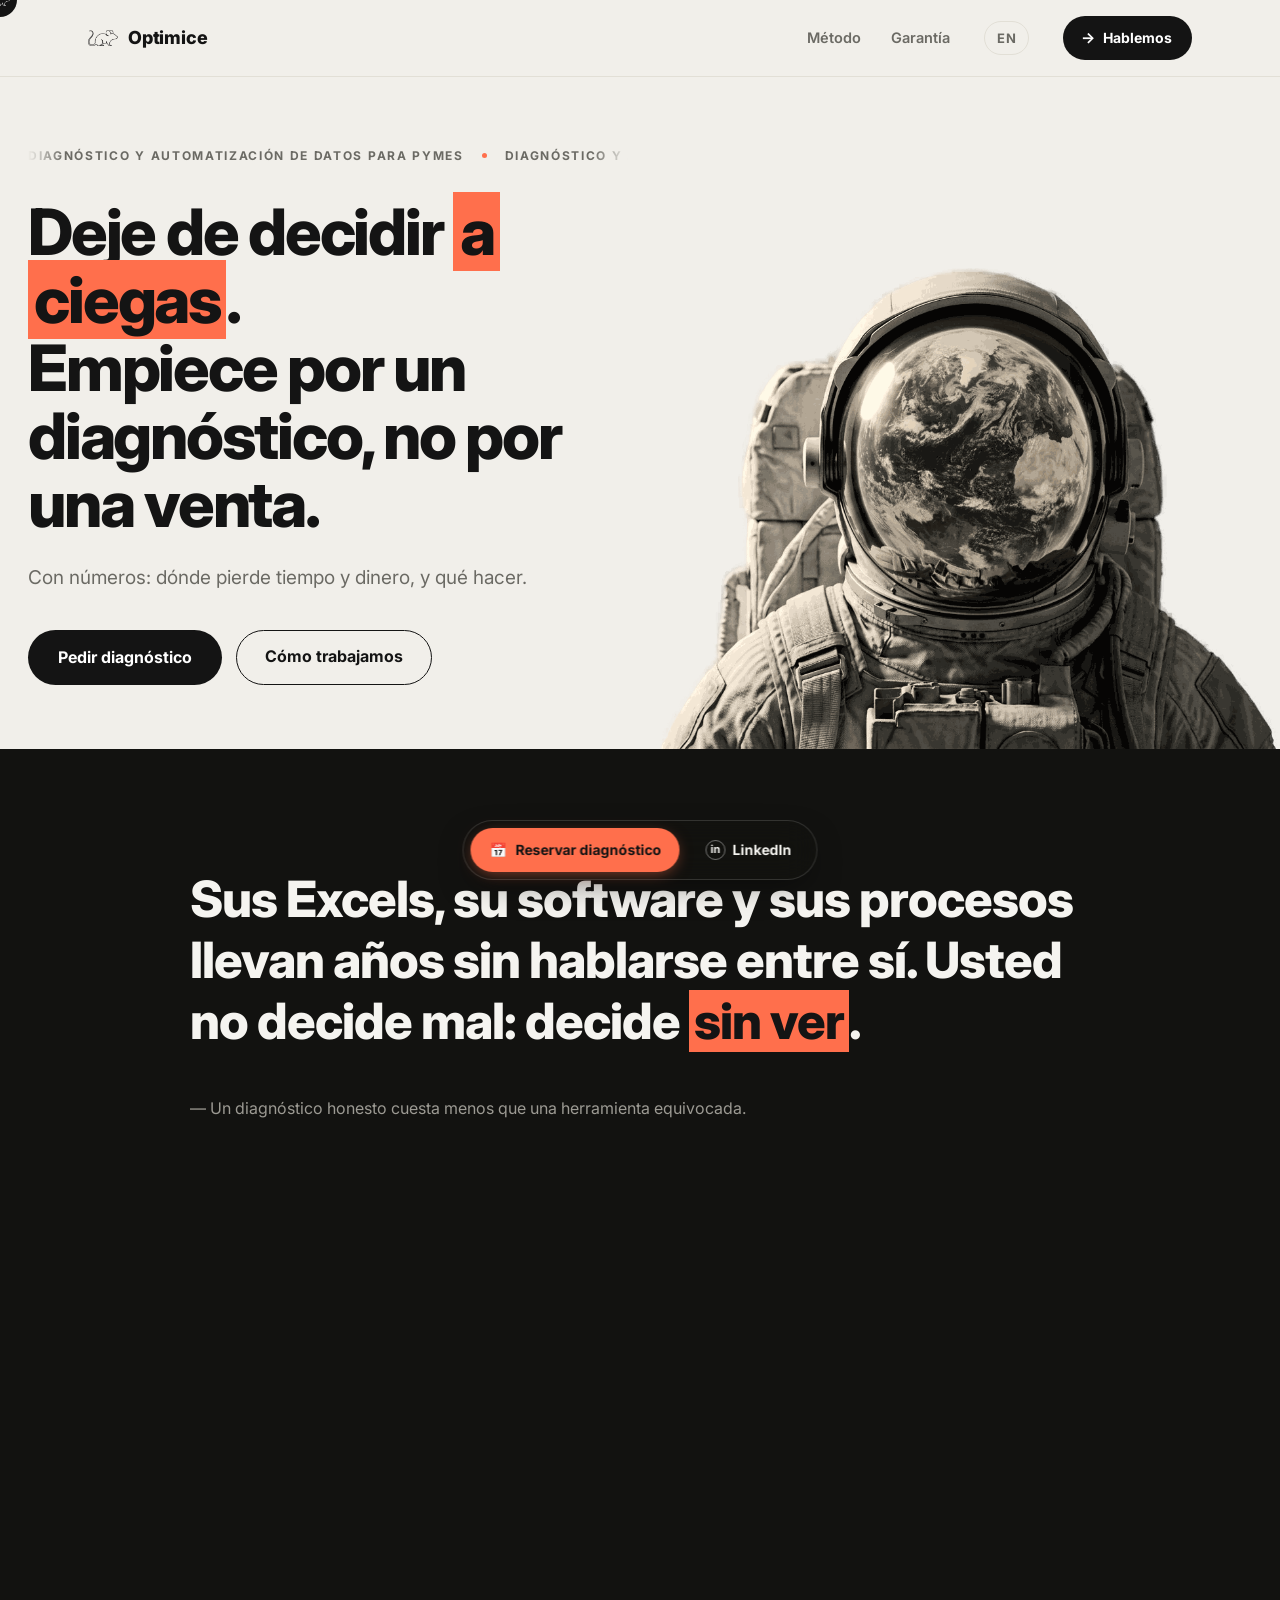
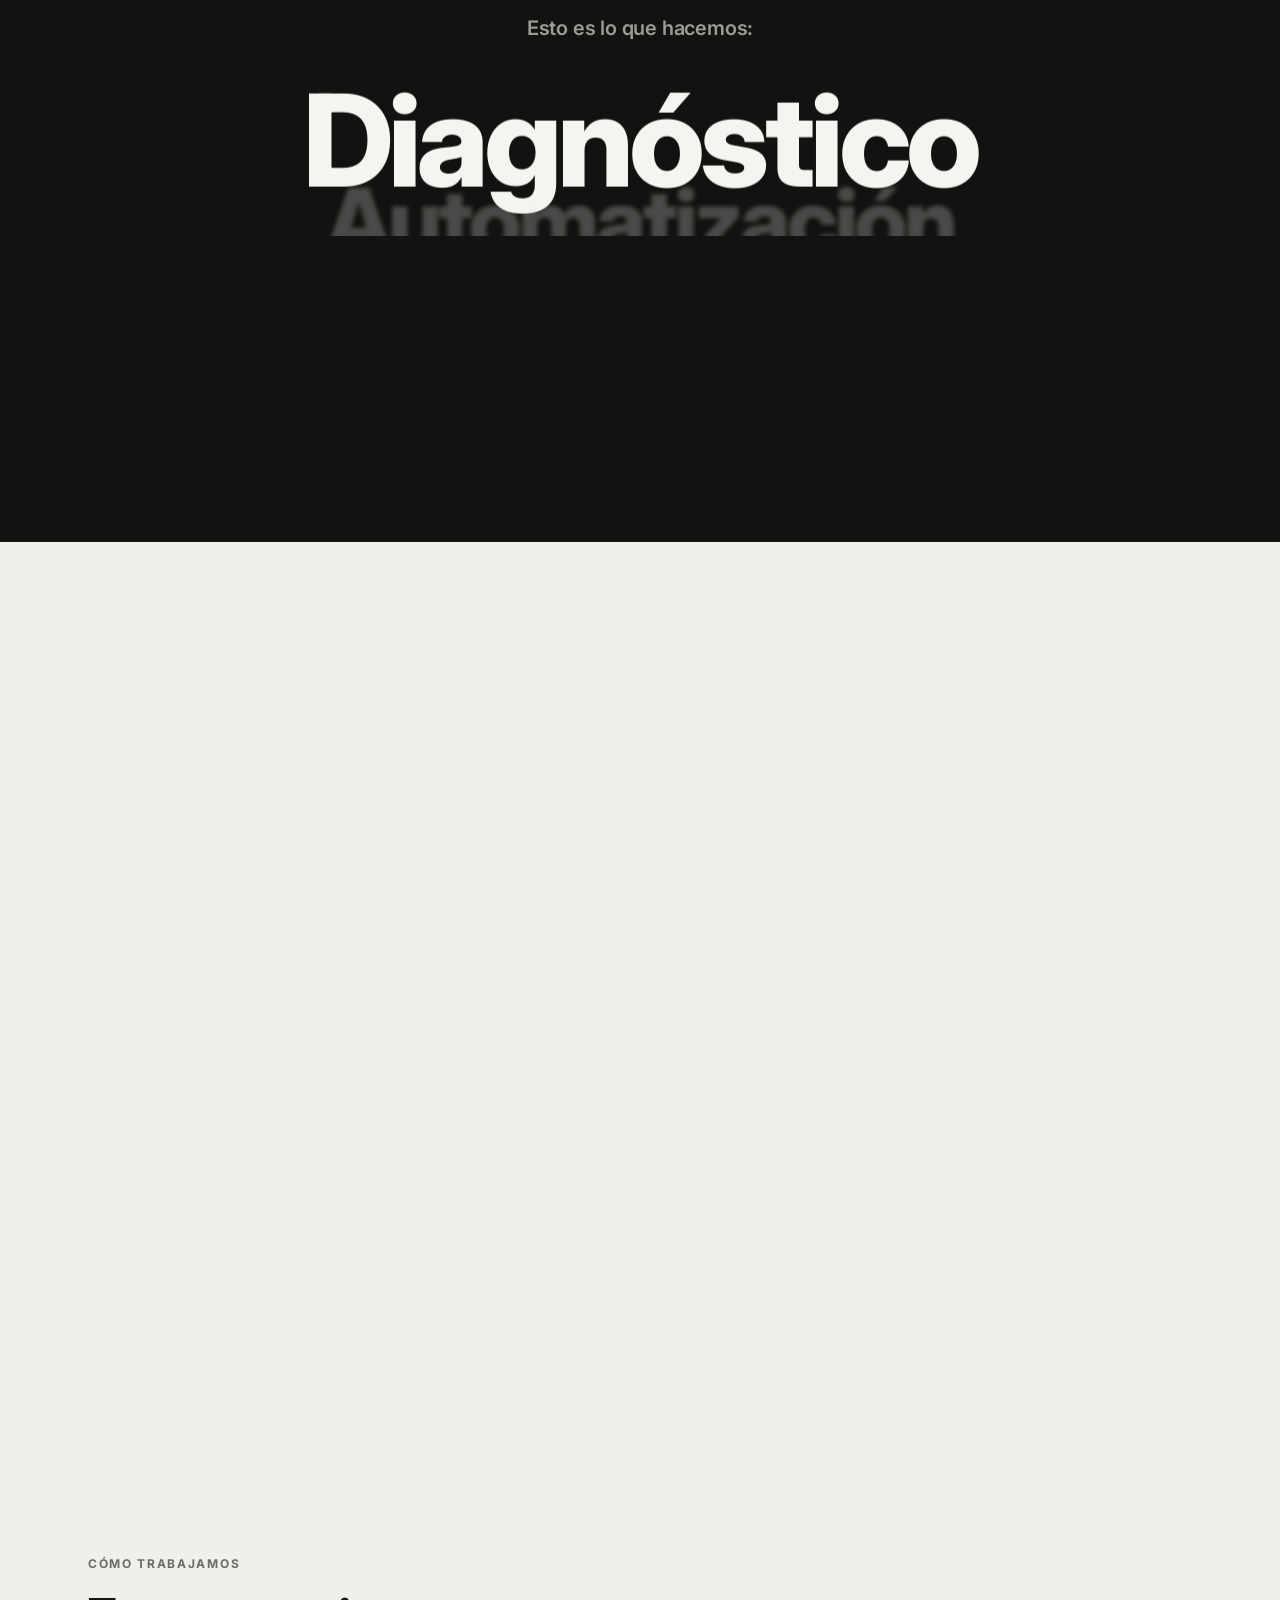
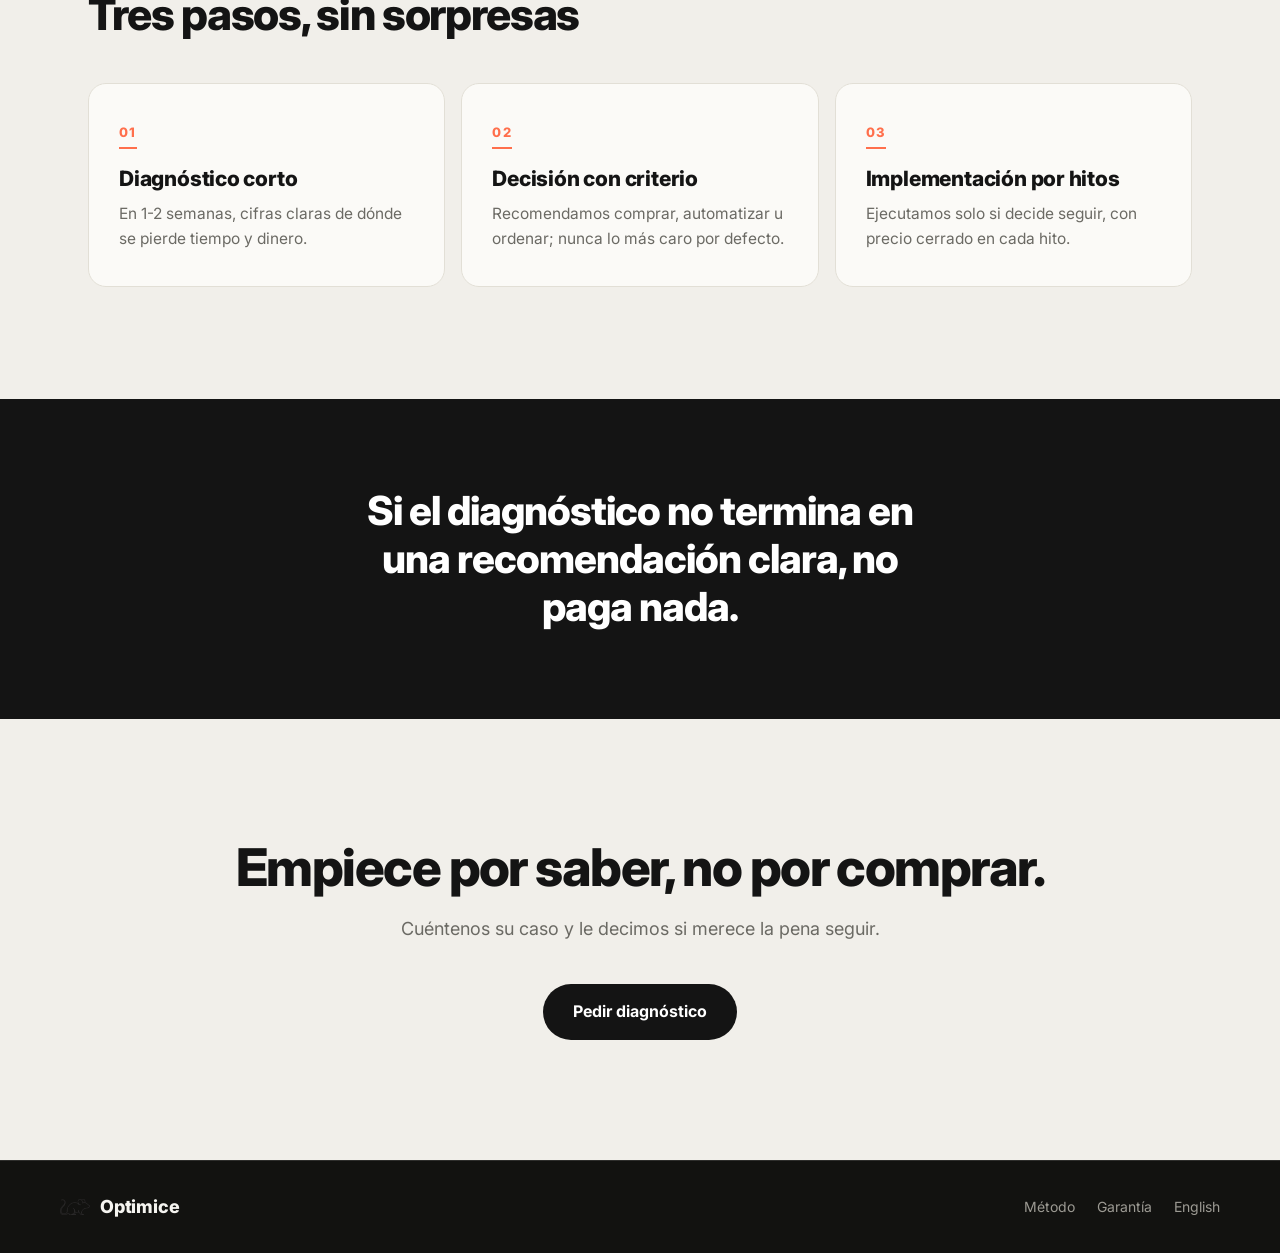
==== commit 52ea465f: "Hero mas visual: titular grande, ticker en movimiento, mejores proporciones Repaso de impacto visual" ====
--- a/index.html
+++ b/index.html
@@ -32,7 +32,16 @@
     <div class="hero-copy-wrap">
       <div class="container">
         <div class="hero-copy">
-          <span class="eyebrow">Diagnóstico y automatización de datos para pymes</span>
+          <div class="ticker" role="text" aria-label="Diagnóstico y automatización de datos para pymes">
+            <div class="ticker-track" aria-hidden="true">
+              <span class="tk">Diagnóstico y automatización de datos para pymes</span><span class="tk-dot"></span>
+              <span class="tk">Diagnóstico y automatización de datos para pymes</span><span class="tk-dot"></span>
+              <span class="tk">Diagnóstico y automatización de datos para pymes</span><span class="tk-dot"></span>
+              <span class="tk">Diagnóstico y automatización de datos para pymes</span><span class="tk-dot"></span>
+              <span class="tk">Diagnóstico y automatización de datos para pymes</span><span class="tk-dot"></span>
+              <span class="tk">Diagnóstico y automatización de datos para pymes</span><span class="tk-dot"></span>
+            </div>
+          </div>
           <h1>Deje de decidir <span class="highlight">a ciegas</span>.<br>Empiece por un diagnóstico, no por una venta.</h1>
           <p class="sub">Con números: dónde pierde tiempo y dinero, y qué hacer.</p>
           <div class="hero-ctas">
--- a/styles.css
+++ b/styles.css
@@ -52,8 +52,18 @@
 .hero{overflow:hidden}
 .hero-grid{display:grid;grid-template-columns:minmax(0,1.05fr) minmax(360px,1fr);align-items:stretch;min-height:640px}
 .hero-copy-wrap{display:flex;align-items:center;padding:64px 0}
+.hero-copy-wrap>.container{min-width:0}
 .hero-copy{max-width:600px}
 .eyebrow{display:inline-block;font-size:12px;font-weight:700;letter-spacing:.14em;text-transform:uppercase;color:var(--text-mid);border:1.5px solid var(--line);border-radius:999px;padding:7px 16px;margin-bottom:30px}
+/* Ticker horizontal (eyebrow en movimiento, estilo b-ta) */
+.ticker{overflow:hidden;margin-bottom:30px;
+  -webkit-mask-image:linear-gradient(90deg,transparent,#000 6%,#000 94%,transparent);
+  mask-image:linear-gradient(90deg,transparent,#000 6%,#000 94%,transparent)}
+.ticker-track{display:inline-flex;align-items:center;white-space:nowrap;animation:ticker 26s linear infinite;will-change:transform}
+.ticker-track .tk{font-size:12px;font-weight:700;letter-spacing:.14em;text-transform:uppercase;color:var(--text-mid)}
+.ticker-track .tk-dot{width:5px;height:5px;border-radius:50%;background:var(--coral);margin:0 18px;flex:none}
+@keyframes ticker{from{transform:translateX(0)}to{transform:translateX(-50%)}}
+@media (prefers-reduced-motion:reduce){.ticker-track{animation:none}}
 .hero h1{font-weight:800;font-size:64px;line-height:1.06;letter-spacing:-.035em;margin-bottom:26px}
 .hero .sub{font-size:19px;color:var(--text-mid);max-width:50ch;margin-bottom:36px}
 .hero-ctas{display:flex;gap:14px;flex-wrap:wrap}
@@ -161,13 +171,14 @@
 @media (max-width:680px){
   .hero{position:relative}
   .hero-grid{display:block;min-height:0}
-  .hero-copy-wrap{padding:30px 0 34px;position:relative;z-index:2}
-  .hero-copy{max-width:47%}
-  .hero h1{font-size:24px}
-  .hero .sub{font-size:14.5px;max-width:47%}
+  .hero-copy-wrap{display:block;padding:30px 0 34px;position:relative;z-index:2}
+  .hero-copy{max-width:100%}
+  .ticker{margin-bottom:20px}
+  .hero h1{font-size:34px;max-width:88%;margin-bottom:16px}
+  .hero .sub{font-size:15.5px;max-width:56%}
   .hero-ctas{flex-direction:column;align-items:flex-start}
   .hero-photo-bleed{position:absolute;inset:0;overflow:hidden;z-index:1;background:transparent;pointer-events:none}
-  .hero-photo{position:absolute;top:auto;right:auto;bottom:0;left:26%;width:152%;height:auto;max-width:none;margin:0;transform:none}
+  .hero-photo{position:absolute;top:auto;right:auto;bottom:0;left:42%;width:150%;height:auto;max-width:none;margin:0;transform:none}
   .section{padding:64px 0}
   .section h2{font-size:28px}
   .how-grid{grid-template-columns:1fr}
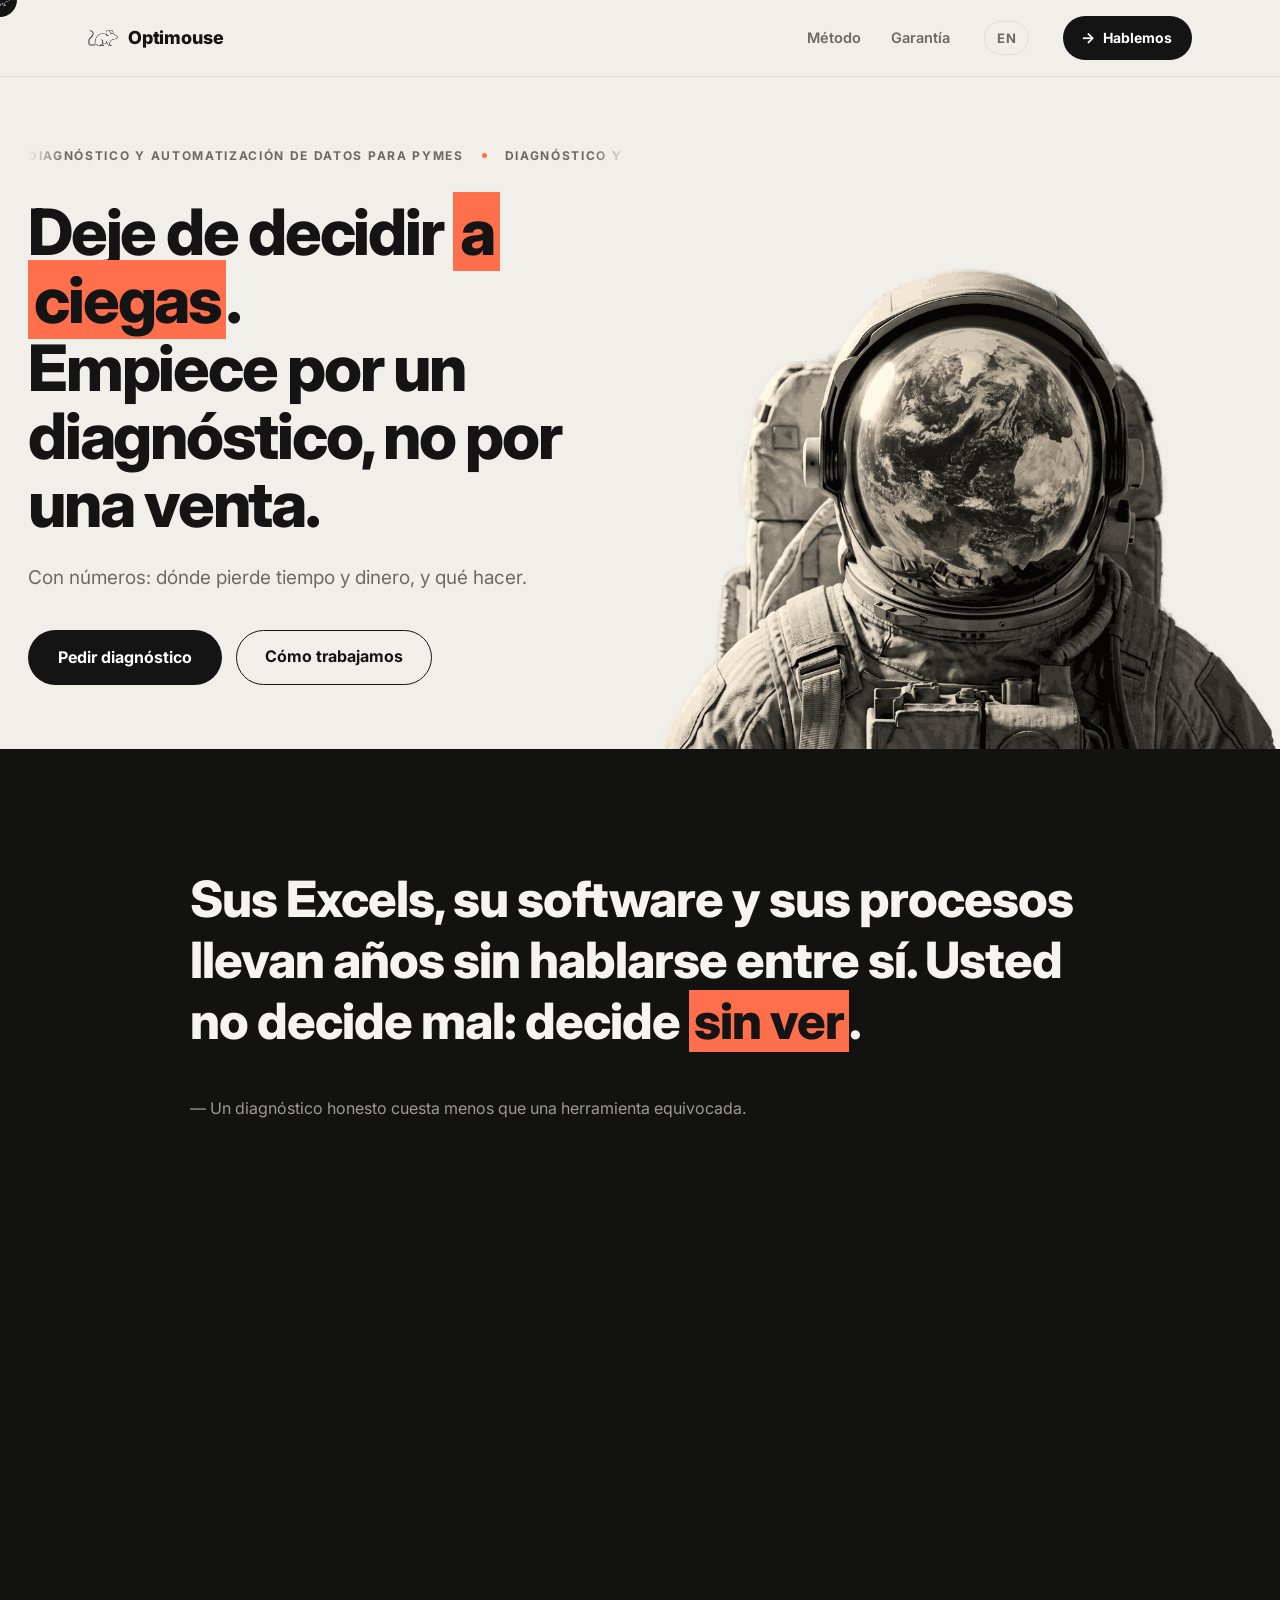
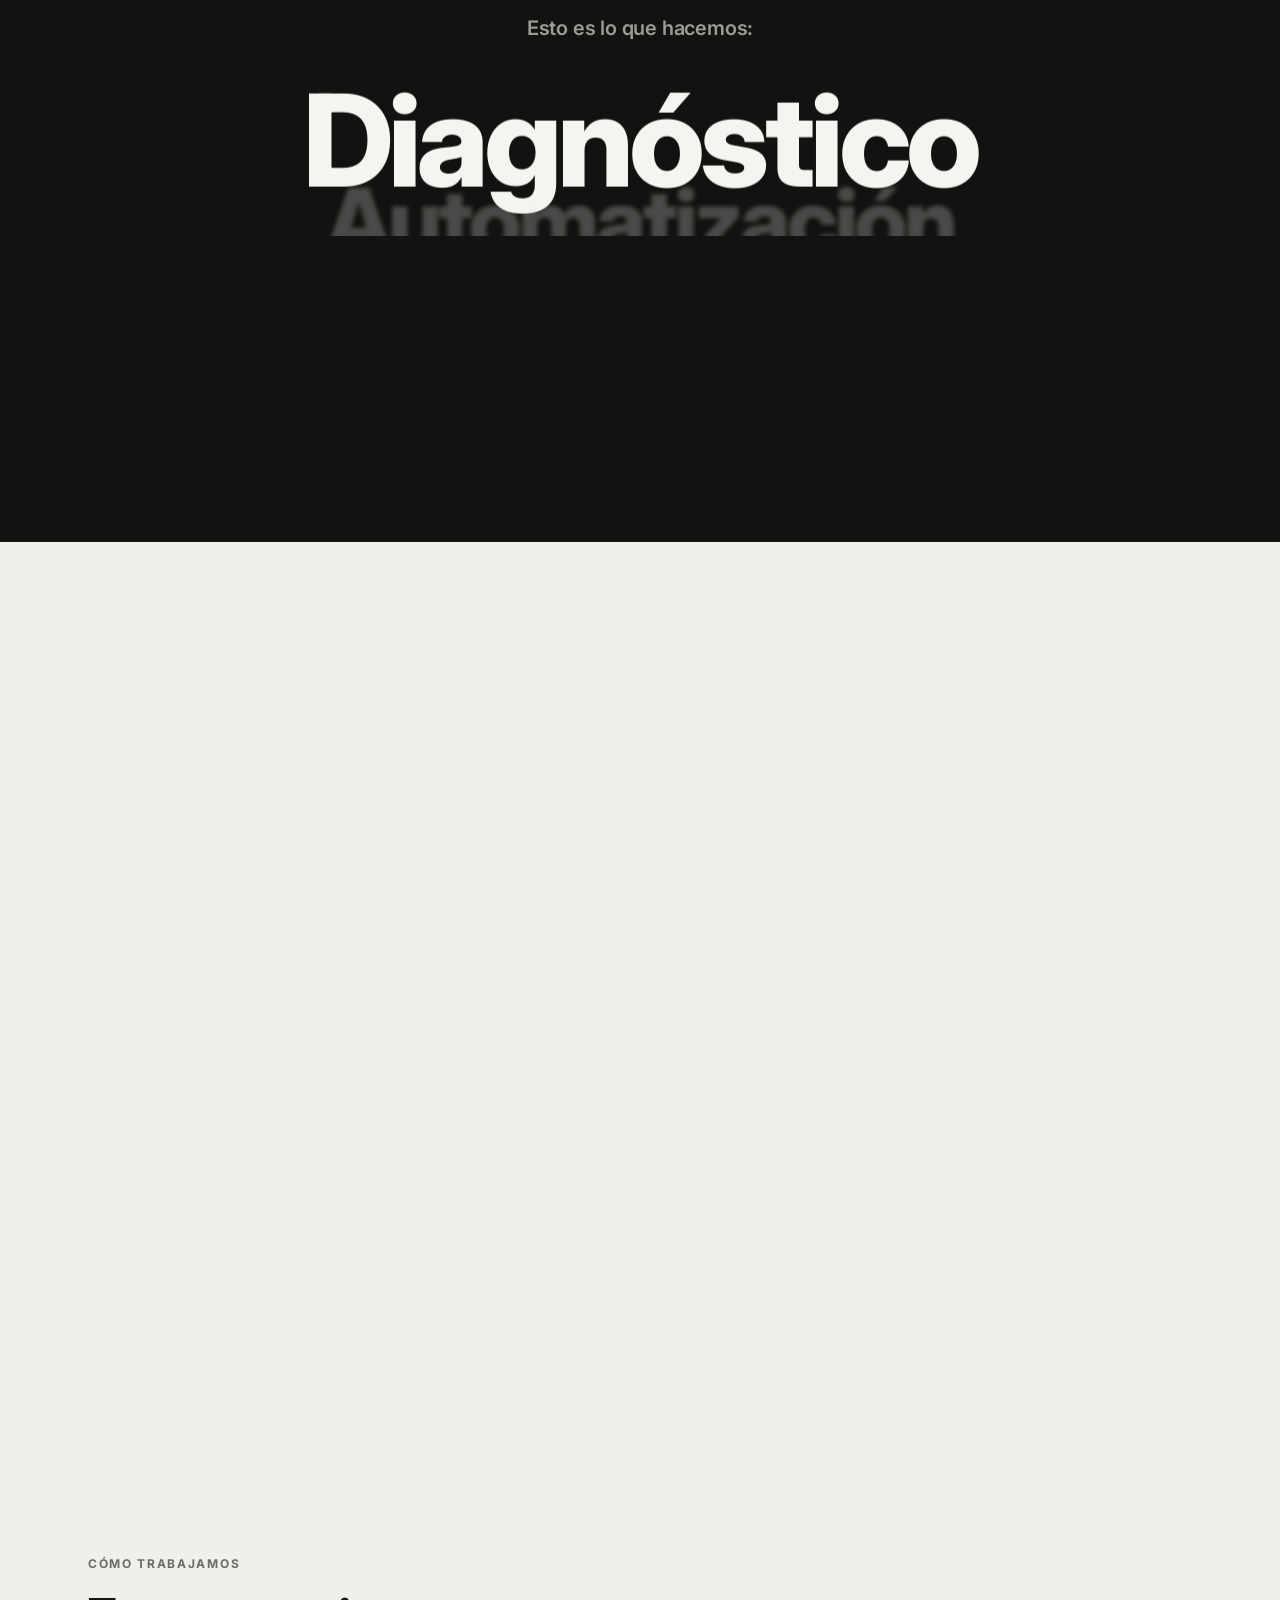
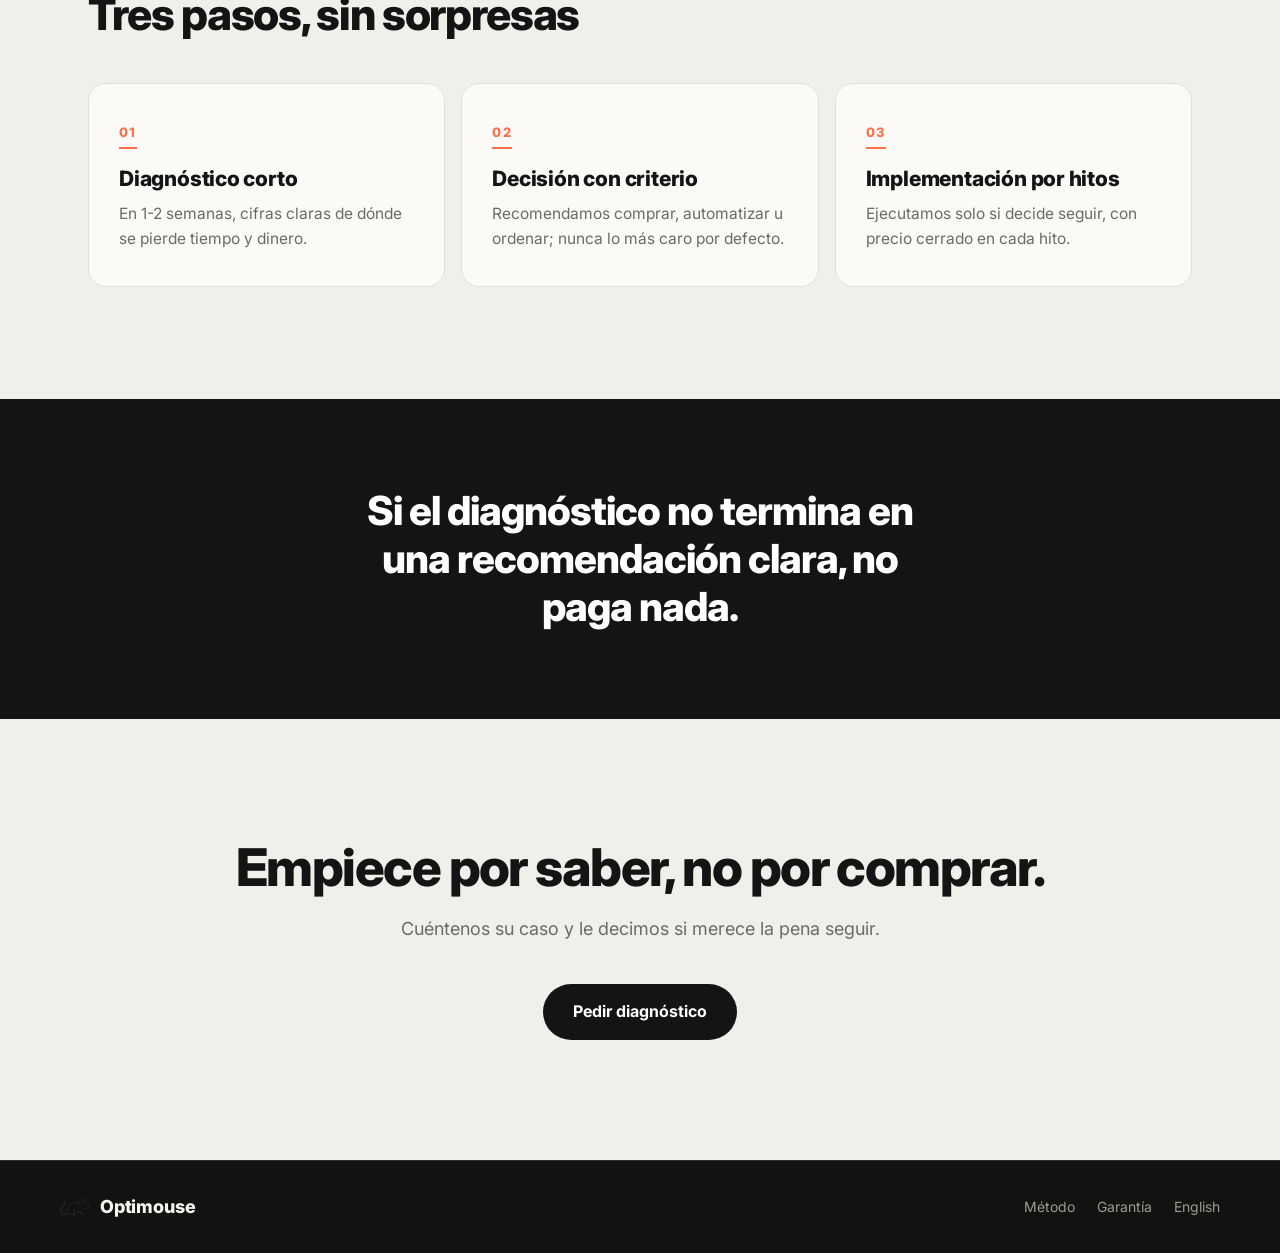
==== commit a6a16984: "Rebrand: Optimice -> Optimouse en web (ES/EN), titulos, marca y dominio de email Co-Authored-By: Cla" ====
--- a/index.html
+++ b/index.html
@@ -4,7 +4,7 @@
 <meta charset="UTF-8">
 <meta name="viewport" content="width=device-width, initial-scale=1">
 <meta name="color-scheme" content="light dark">
-<title>Optimice — decida con datos, no con suposiciones</title>
+<title>Optimouse — decida con datos, no con suposiciones</title>
 <meta name="description" content="Diagnóstico corto y automatización de datos para pymes. Le decimos, con números, dónde pierde tiempo y dinero — y si no hay recomendación clara, no paga nada.">
 <link rel="preconnect" href="https://fonts.googleapis.com">
 <link rel="preconnect" href="https://fonts.gstatic.com" crossorigin>
@@ -15,7 +15,7 @@
 <body>
 <header class="site-header">
   <div class="container header-inner">
-    <a class="brand" href="index.html"><img src="assets/mouse-logo.png" alt=""><span>Optimice</span></a>
+    <a class="brand" href="index.html"><img src="assets/mouse-logo.png" alt=""><span>Optimouse</span></a>
     <nav class="nav">
       <div class="nav-links">
         <a href="#metodo">Método</a>
@@ -101,13 +101,13 @@
   <div class="container">
     <h2>Empiece por saber, no por comprar.</h2>
     <p class="sub">Cuéntenos su caso y le decimos si merece la pena seguir.</p>
-    <a class="btn" href="mailto:CAMBIA-ESTE-EMAIL@optimice.com">Pedir diagnóstico</a>
+    <a class="btn" href="mailto:CAMBIA-ESTE-EMAIL@optimouse.com">Pedir diagnóstico</a>
   </div>
 </section>
 
 <footer class="site-footer">
   <div class="container footer-inner">
-    <a class="brand" href="index.html"><img src="assets/mouse-logo.png" alt=""><span>Optimice</span></a>
+    <a class="brand" href="index.html"><img src="assets/mouse-logo.png" alt=""><span>Optimouse</span></a>
     <div class="footer-links">
       <a href="#metodo">Método</a>
       <a href="#garantia">Garantía</a>
--- a/styles.css
+++ b/styles.css
@@ -1,4 +1,4 @@
-/* Optimice — diagnóstico y automatización de datos para pymes
+/* Optimouse — diagnóstico y automatización de datos para pymes
    Paleta inspirada en b-ta.ai: gris cálido plano, negro casi puro, un único acento coral.
    Sin degradados. Tipografía enorme. Marcador de color en frases clave (no subrayado real,
    efecto "highlighter"). */
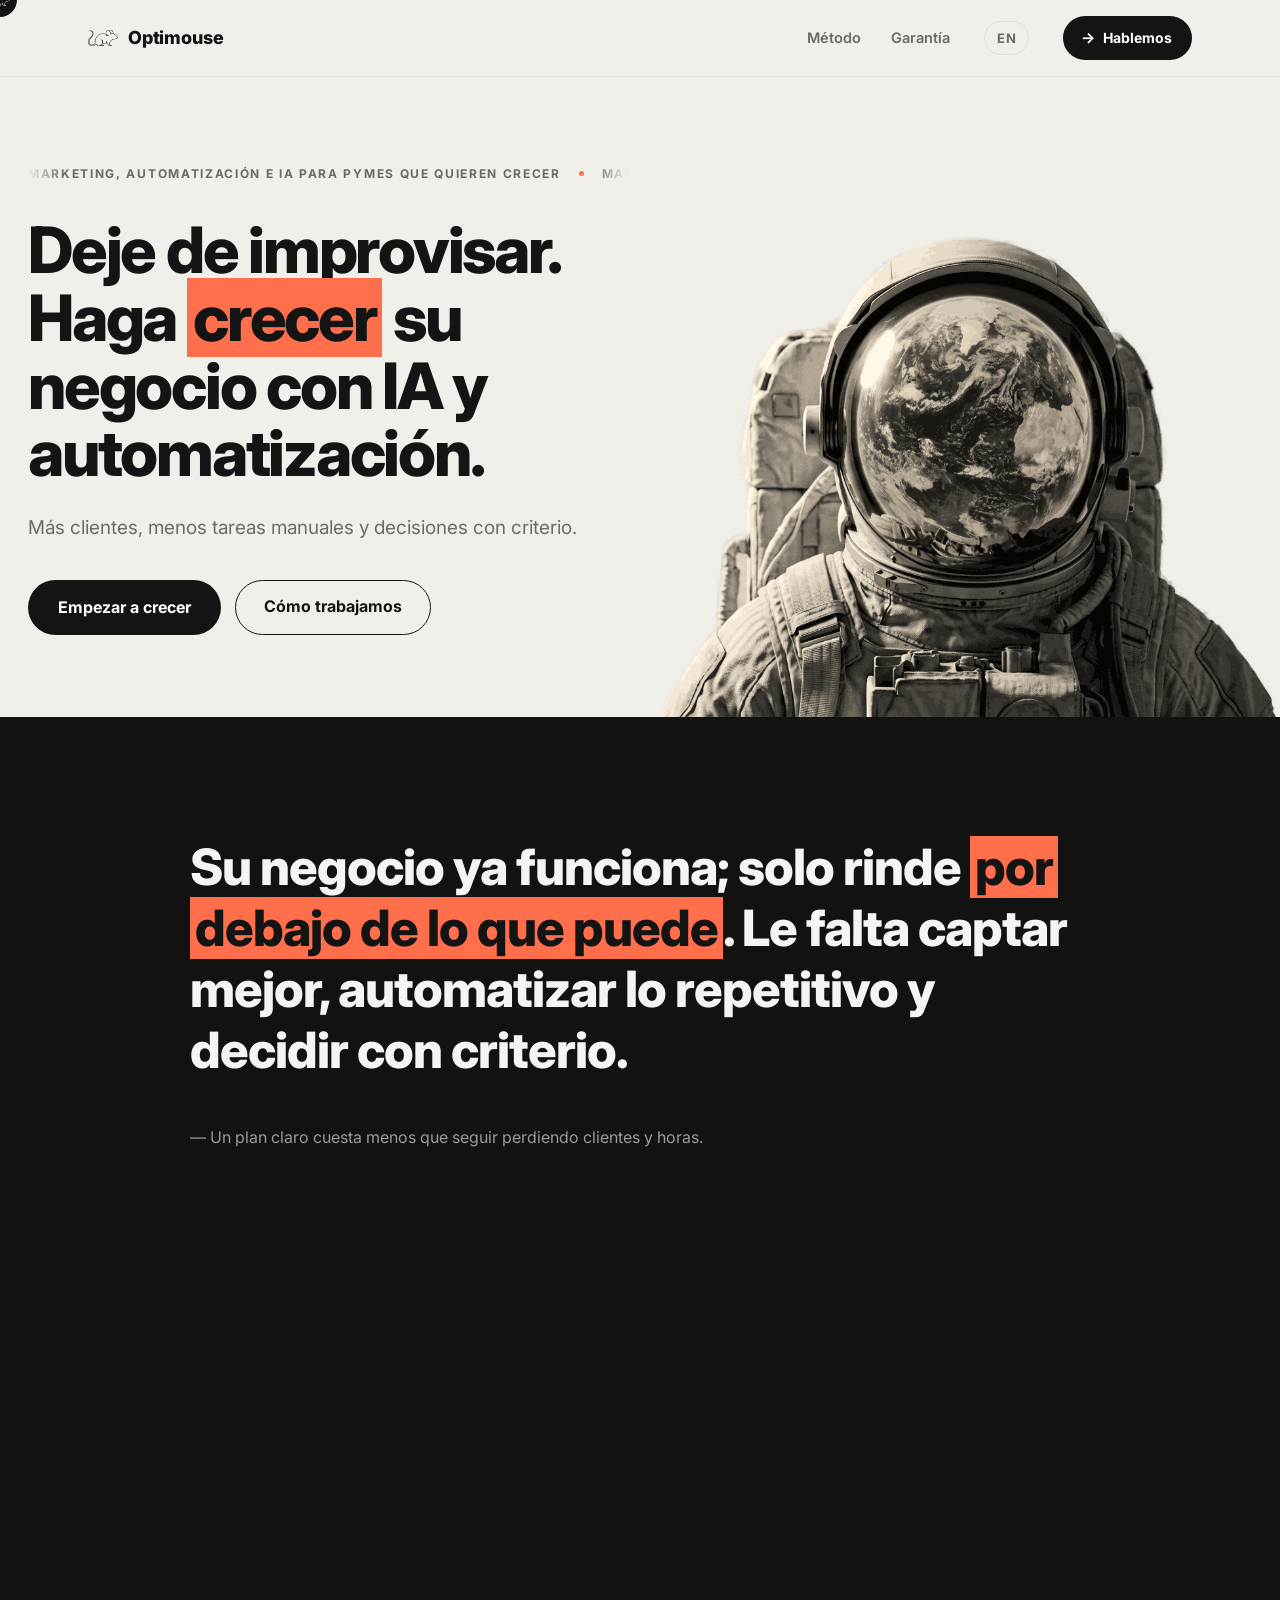
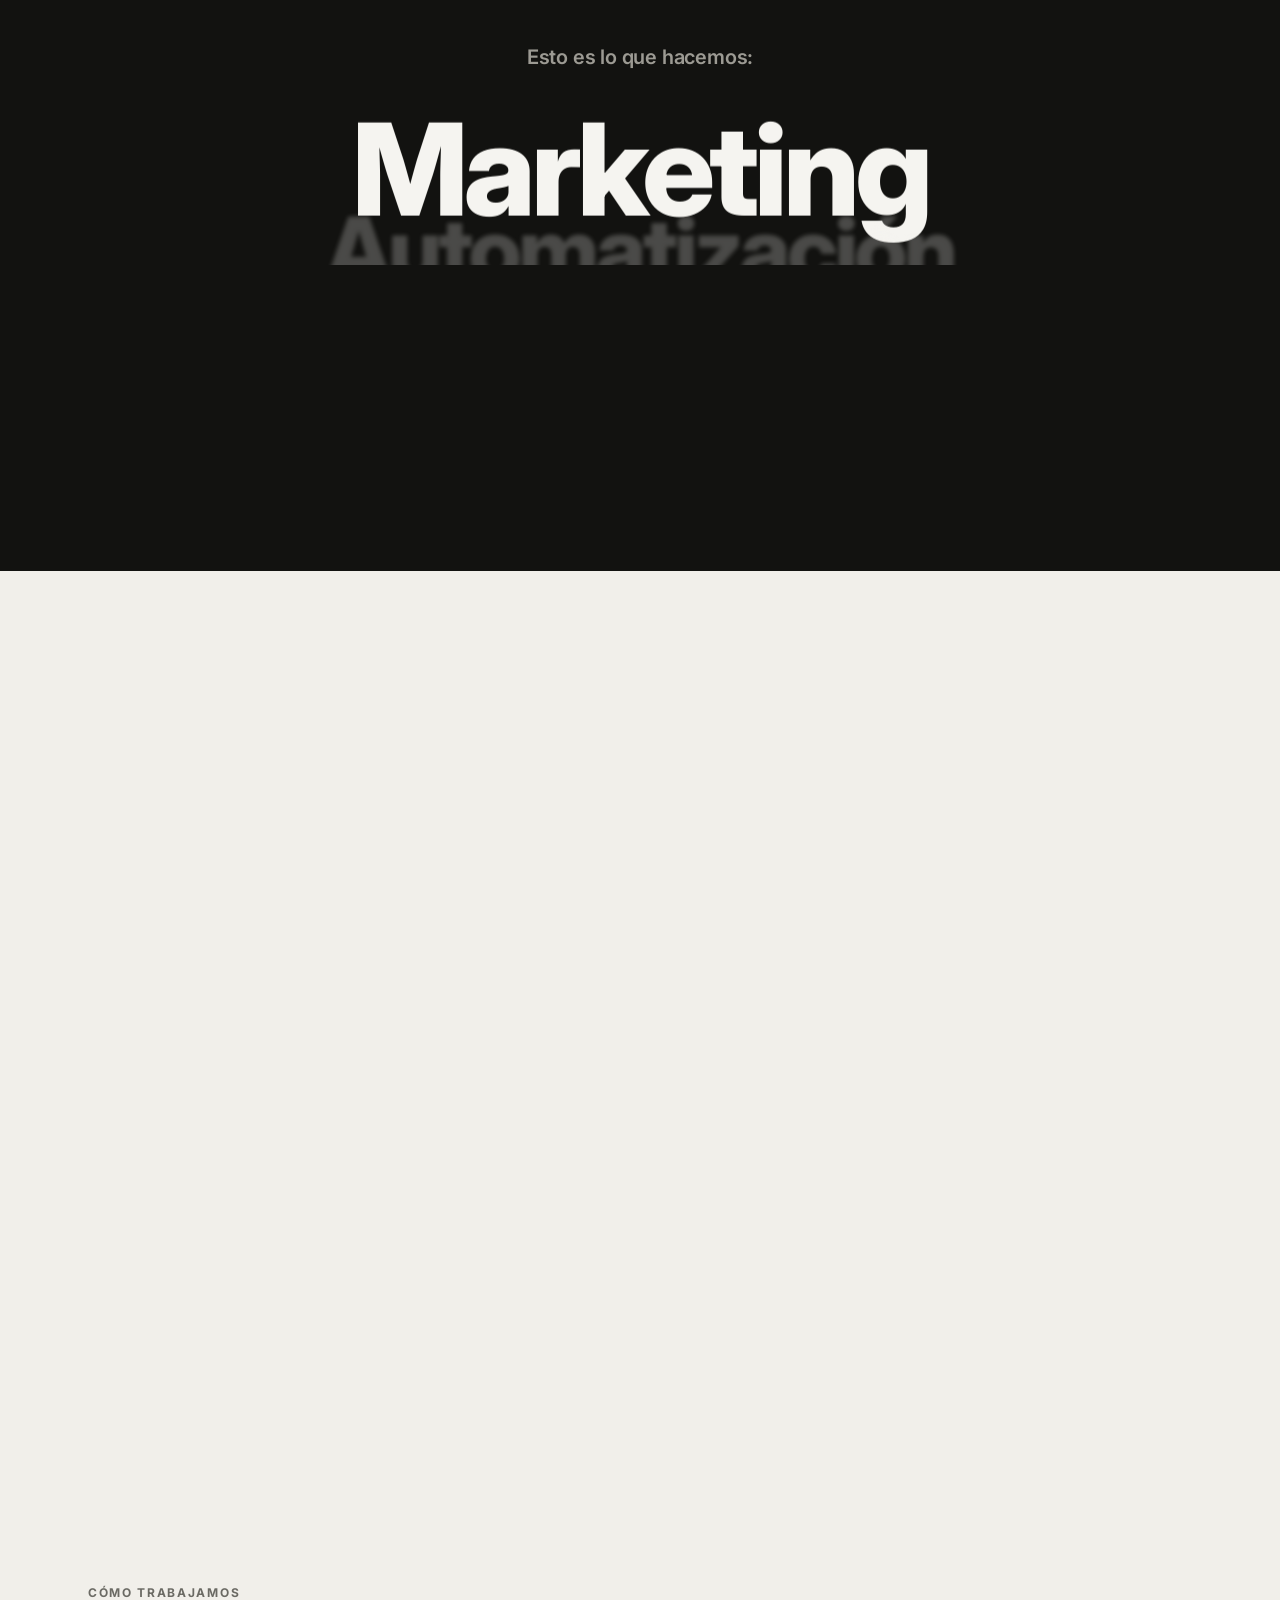
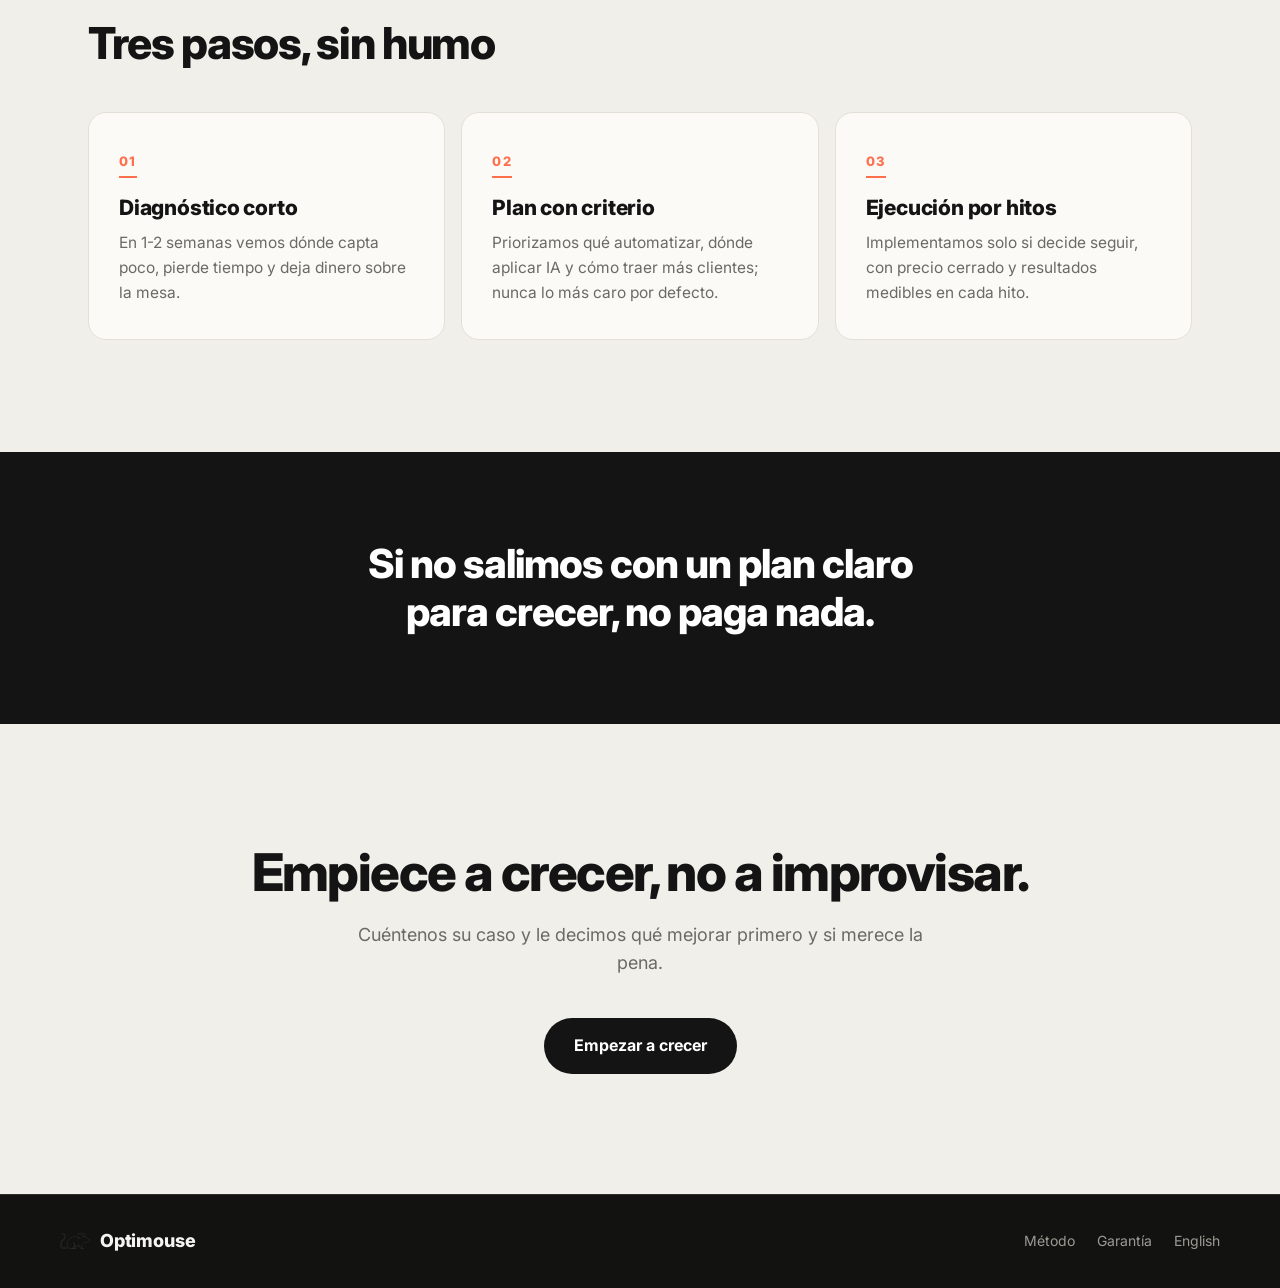
==== commit 7d678603: "Reposicionamiento de copy estilo agencia (marketing, IA, automatizacion, leads) y email definitivo -" ====
--- a/index.html
+++ b/index.html
@@ -4,8 +4,8 @@
 <meta charset="UTF-8">
 <meta name="viewport" content="width=device-width, initial-scale=1">
 <meta name="color-scheme" content="light dark">
-<title>Optimouse — decida con datos, no con suposiciones</title>
-<meta name="description" content="Diagnóstico corto y automatización de datos para pymes. Le decimos, con números, dónde pierde tiempo y dinero — y si no hay recomendación clara, no paga nada.">
+<title>Optimouse — más clientes, menos trabajo manual</title>
+<meta name="description" content="Agencia de marketing, automatización e IA para pymes. Captamos clientes, quitamos trabajo manual y optimizamos lo que ya tiene. Con criterio y datos, no humo.">
 <link rel="preconnect" href="https://fonts.googleapis.com">
 <link rel="preconnect" href="https://fonts.gstatic.com" crossorigin>
 <link href="https://fonts.googleapis.com/css2?family=Inter:wght@400;600;800&display=swap" rel="stylesheet">
@@ -32,20 +32,20 @@
     <div class="hero-copy-wrap">
       <div class="container">
         <div class="hero-copy">
-          <div class="ticker" role="text" aria-label="Diagnóstico y automatización de datos para pymes">
+          <div class="ticker" role="text" aria-label="Marketing, automatización e IA para pymes que quieren crecer">
             <div class="ticker-track" aria-hidden="true">
-              <span class="tk">Diagnóstico y automatización de datos para pymes</span><span class="tk-dot"></span>
-              <span class="tk">Diagnóstico y automatización de datos para pymes</span><span class="tk-dot"></span>
-              <span class="tk">Diagnóstico y automatización de datos para pymes</span><span class="tk-dot"></span>
-              <span class="tk">Diagnóstico y automatización de datos para pymes</span><span class="tk-dot"></span>
-              <span class="tk">Diagnóstico y automatización de datos para pymes</span><span class="tk-dot"></span>
-              <span class="tk">Diagnóstico y automatización de datos para pymes</span><span class="tk-dot"></span>
+              <span class="tk">Marketing, automatización e IA para pymes que quieren crecer</span><span class="tk-dot"></span>
+              <span class="tk">Marketing, automatización e IA para pymes que quieren crecer</span><span class="tk-dot"></span>
+              <span class="tk">Marketing, automatización e IA para pymes que quieren crecer</span><span class="tk-dot"></span>
+              <span class="tk">Marketing, automatización e IA para pymes que quieren crecer</span><span class="tk-dot"></span>
+              <span class="tk">Marketing, automatización e IA para pymes que quieren crecer</span><span class="tk-dot"></span>
+              <span class="tk">Marketing, automatización e IA para pymes que quieren crecer</span><span class="tk-dot"></span>
             </div>
           </div>
-          <h1>Deje de decidir <span class="highlight">a ciegas</span>.<br>Empiece por un diagnóstico, no por una venta.</h1>
-          <p class="sub">Con números: dónde pierde tiempo y dinero, y qué hacer.</p>
+          <h1>Deje de improvisar.<br>Haga <span class="highlight">crecer</span> su negocio con IA y automatización.</h1>
+          <p class="sub">Más clientes, menos tareas manuales y decisiones con criterio.</p>
           <div class="hero-ctas">
-            <a class="btn" href="#contacto">Pedir diagnóstico</a>
+            <a class="btn" href="#contacto">Empezar a crecer</a>
             <a class="btn-outline" href="#metodo">Cómo trabajamos</a>
           </div>
         </div>
@@ -59,21 +59,21 @@
 
 <section class="quote">
   <div class="container quote-inner">
-    <p class="big">Sus Excels, su software y sus procesos llevan años sin hablarse entre sí. Usted no decide mal: decide <span class="highlight">sin ver</span>.</p>
-    <p class="micro">Un diagnóstico honesto cuesta menos que una herramienta equivocada.</p>
+    <p class="big">Su negocio ya funciona; solo rinde <span class="highlight">por debajo de lo que puede</span>. Le falta captar mejor, automatizar lo repetitivo y decidir con criterio.</p>
+    <p class="micro">Un plan claro cuesta menos que seguir perdiendo clientes y horas.</p>
   </div>
 </section>
 
 <section class="word-full-scroll">
-  <div class="word-full" role="text" aria-label="Esto es lo que hacemos: Diagnóstico, Automatización, Criterio, Orden, Decisiones claras.">
+  <div class="word-full" role="text" aria-label="Esto es lo que hacemos: Marketing, Automatización, IA aplicada, Leads, Optimización.">
     <p class="word-full-label">Esto es lo que hacemos:</p>
     <div class="word-full-display" aria-hidden="true">
       <div class="wf-track">
-        <span class="wf-item">Diagnóstico</span>
+        <span class="wf-item">Marketing</span>
         <span class="wf-item">Automatización</span>
-        <span class="wf-item">Criterio</span>
-        <span class="wf-item">Orden</span>
-        <span class="wf-item">Decisiones claras</span>
+        <span class="wf-item">IA aplicada</span>
+        <span class="wf-item">Leads</span>
+        <span class="wf-item">Optimización</span>
       </div>
     </div>
   </div>
@@ -82,26 +82,26 @@
 <section class="section" id="metodo">
   <div class="container">
     <p class="kicker">Cómo trabajamos</p>
-    <h2>Tres pasos, sin sorpresas</h2>
+    <h2>Tres pasos, sin humo</h2>
     <div class="how-grid">
-      <div class="how reveal"><div class="how-n">01</div><h3>Diagnóstico corto</h3><p>En 1-2 semanas, cifras claras de dónde se pierde tiempo y dinero.</p></div>
-      <div class="how reveal"><div class="how-n">02</div><h3>Decisión con criterio</h3><p>Recomendamos comprar, automatizar u ordenar; nunca lo más caro por defecto.</p></div>
-      <div class="how reveal"><div class="how-n">03</div><h3>Implementación por hitos</h3><p>Ejecutamos solo si decide seguir, con precio cerrado en cada hito.</p></div>
+      <div class="how reveal"><div class="how-n">01</div><h3>Diagnóstico corto</h3><p>En 1-2 semanas vemos dónde capta poco, pierde tiempo y deja dinero sobre la mesa.</p></div>
+      <div class="how reveal"><div class="how-n">02</div><h3>Plan con criterio</h3><p>Priorizamos qué automatizar, dónde aplicar IA y cómo traer más clientes; nunca lo más caro por defecto.</p></div>
+      <div class="how reveal"><div class="how-n">03</div><h3>Ejecución por hitos</h3><p>Implementamos solo si decide seguir, con precio cerrado y resultados medibles en cada hito.</p></div>
     </div>
   </div>
 </section>
 
 <section class="guarantee" id="garantia">
   <div class="container guarantee-inner">
-    <h2>Si el diagnóstico no termina en una recomendación clara, no paga nada.</h2>
+    <h2>Si no salimos con un plan claro para crecer, no paga nada.</h2>
   </div>
 </section>
 
 <section class="contact" id="contacto">
   <div class="container">
-    <h2>Empiece por saber, no por comprar.</h2>
-    <p class="sub">Cuéntenos su caso y le decimos si merece la pena seguir.</p>
-    <a class="btn" href="mailto:CAMBIA-ESTE-EMAIL@optimouse.com">Pedir diagnóstico</a>
+    <h2>Empiece a crecer, no a improvisar.</h2>
+    <p class="sub">Cuéntenos su caso y le decimos qué mejorar primero y si merece la pena.</p>
+    <a class="btn" href="mailto:optimouse@proton.me">Empezar a crecer</a>
   </div>
 </section>
 
@@ -117,7 +117,7 @@
 </footer>
 
 <div class="float-bar float-hidden" id="float-bar">
-  <a class="float-btn float-btn-primary" href="https://calendar.app.google/JsAp8YLcphyeCLzh8" target="_blank" rel="noopener"><span class="cta-ico">📅</span>Reservar diagnóstico</a>
+  <a class="float-btn float-btn-primary" href="https://calendar.app.google/JsAp8YLcphyeCLzh8" target="_blank" rel="noopener"><span class="cta-ico">📅</span>Reservar llamada</a>
   <a class="float-btn float-btn-secondary" href="https://www.linkedin.com/company/CAMBIA-ESTE-PERFIL" target="_blank" rel="noopener"><span class="cta-ico">in</span>LinkedIn</a>
 </div>
 </body>
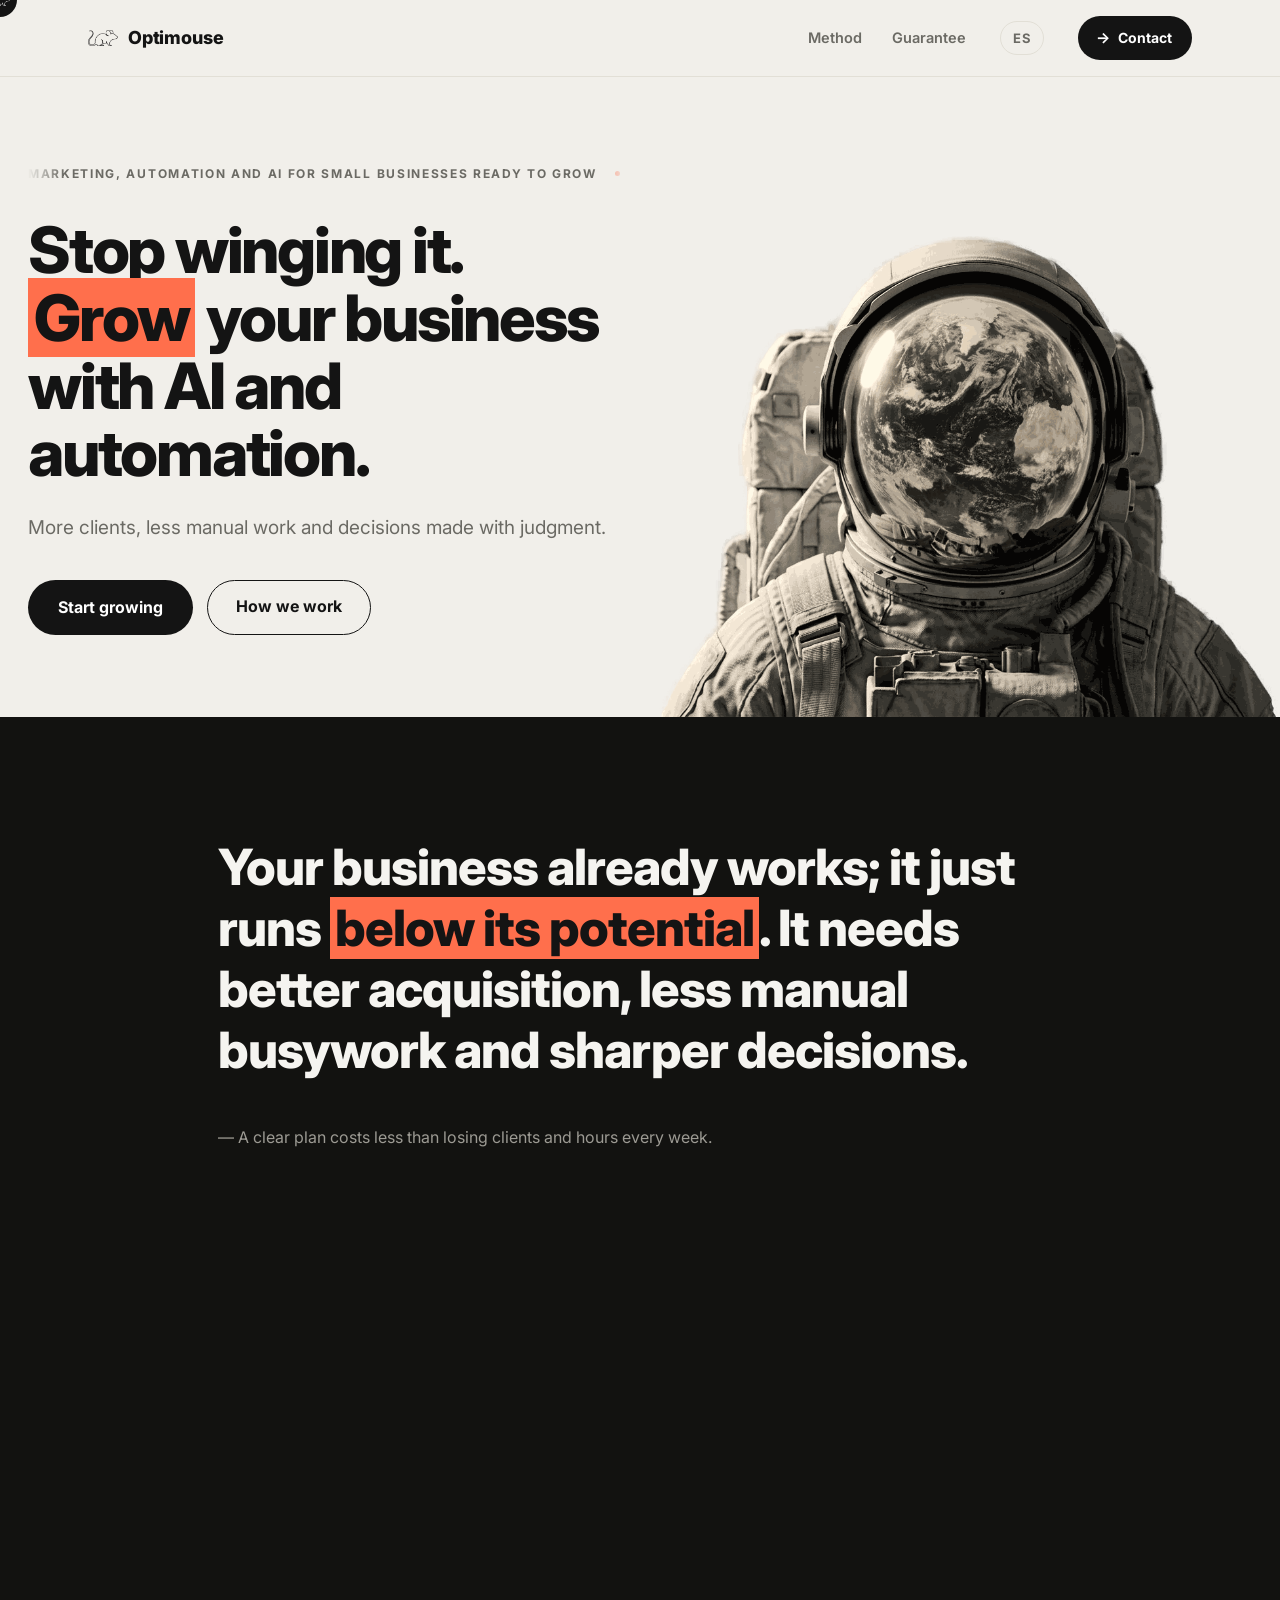
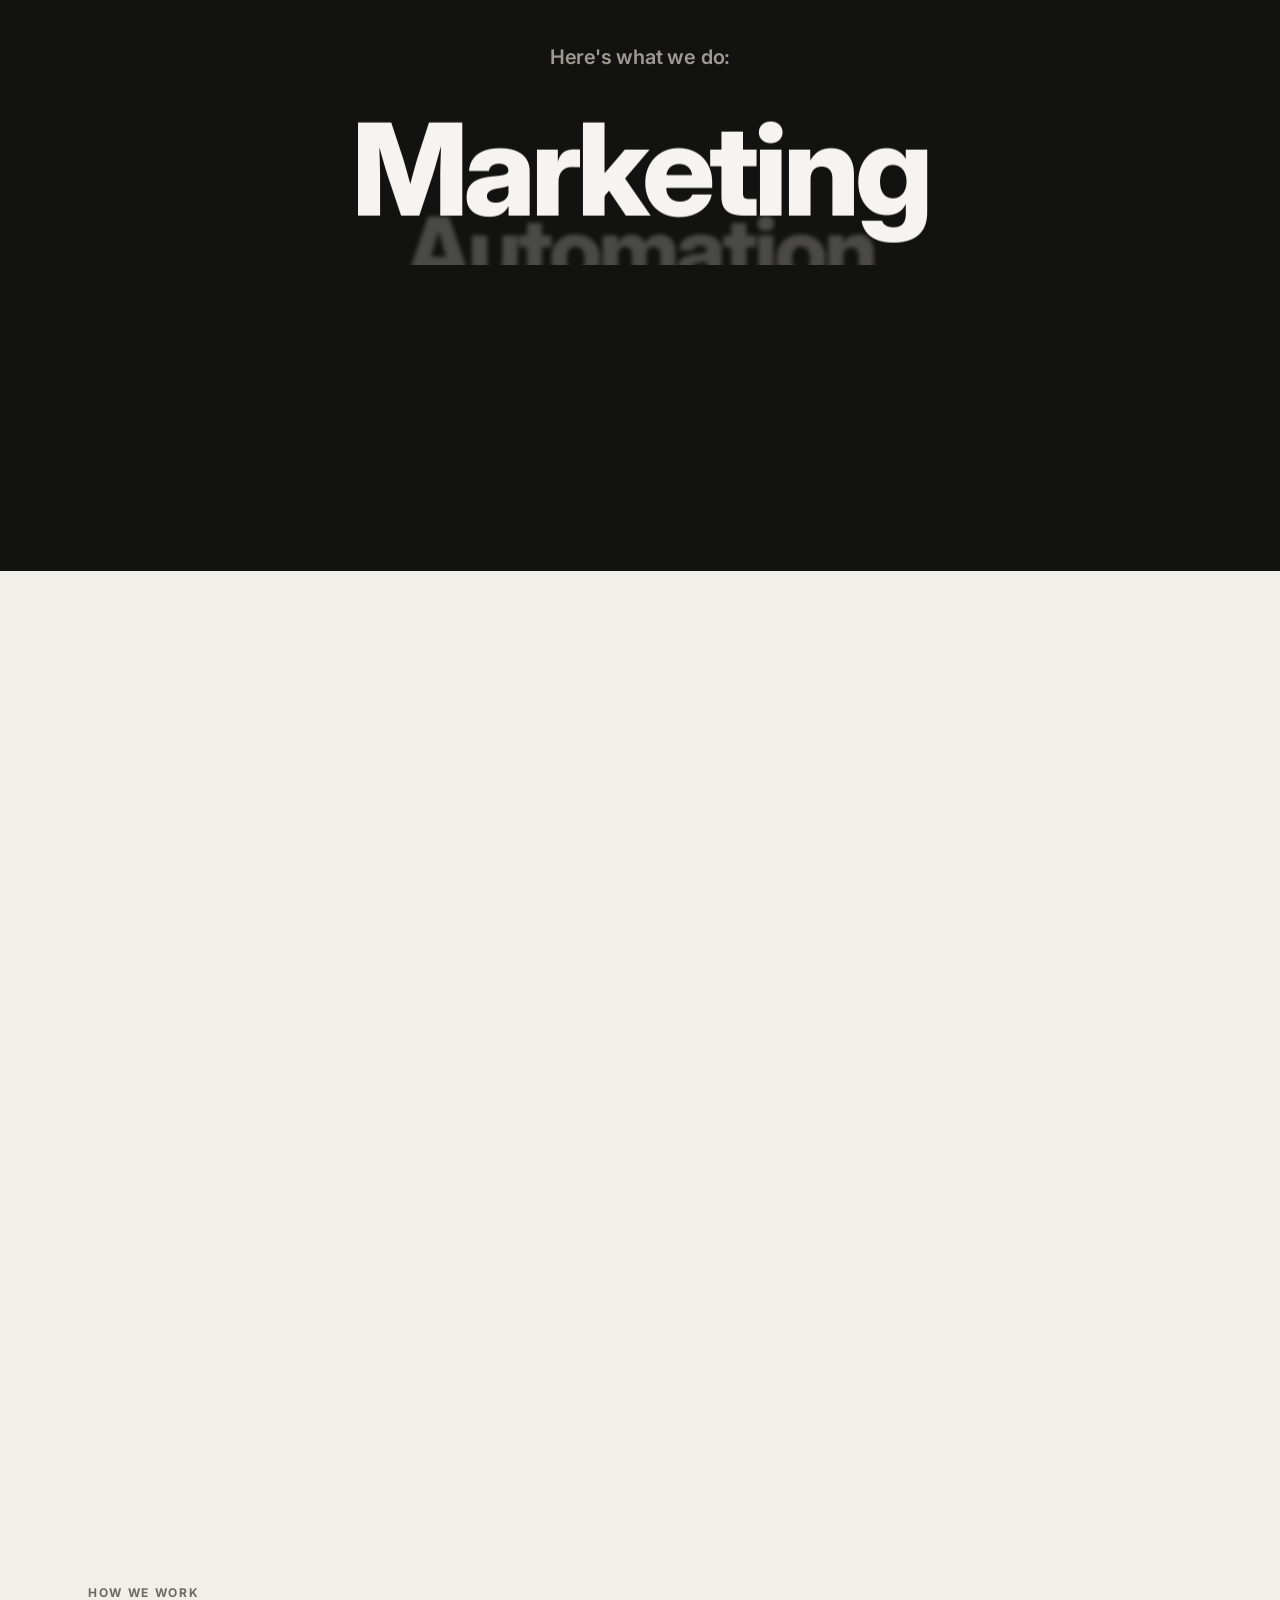
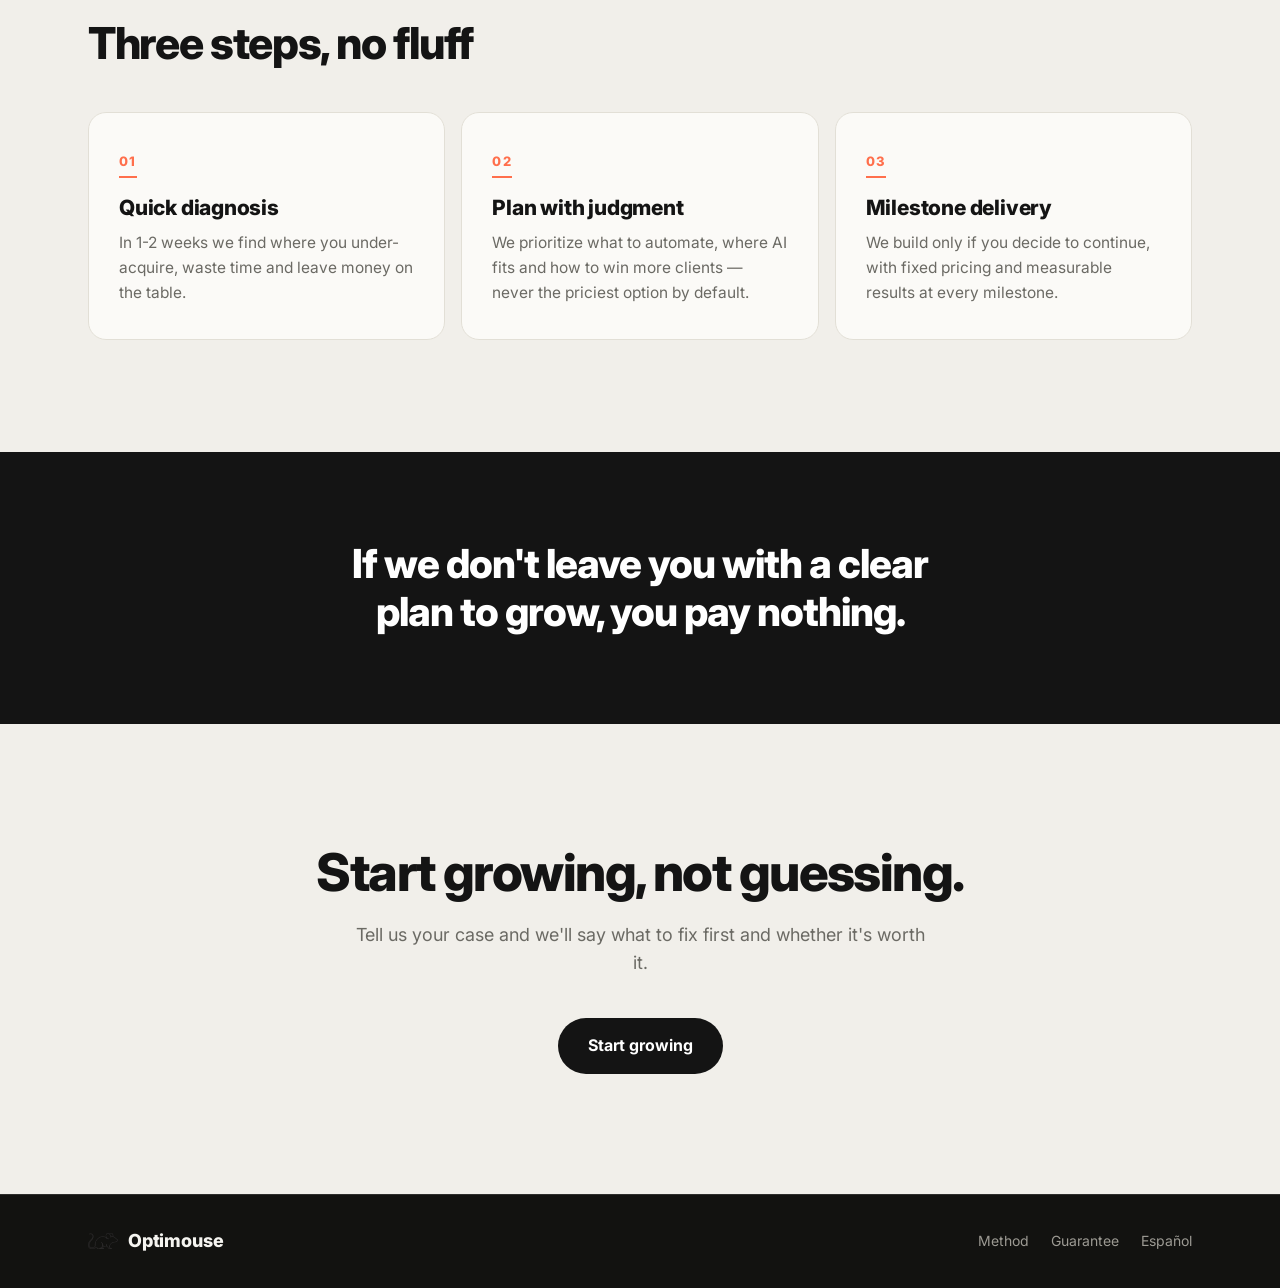
==== commit ccc4b1c0: "Fix padding movil, idioma por defecto EN y enlace LinkedIn 1. Padding movil: .quote-inner, .guarante" ====
--- a/index.html
+++ b/index.html
@@ -4,6 +4,16 @@
 <meta charset="UTF-8">
 <meta name="viewport" content="width=device-width, initial-scale=1">
 <meta name="color-scheme" content="light dark">
+<script>
+/* Idioma por defecto: si el navegador no está en español (y el usuario no ha
+   elegido idioma manualmente antes), cargar la versión en inglés. */
+(function(){try{
+  if(localStorage.getItem('optLang'))return;
+  var ls=navigator.languages||[navigator.language||navigator.userLanguage||''];
+  var isES=ls.some(function(l){return (l||'').toLowerCase().slice(0,2)==='es';});
+  if(!isES)location.replace('en/');
+}catch(e){}})();
+</script>
 <title>Optimouse — más clientes, menos trabajo manual</title>
 <meta name="description" content="Agencia de marketing, automatización e IA para pymes. Captamos clientes, quitamos trabajo manual y optimizamos lo que ya tiene. Con criterio y datos, no humo.">
 <link rel="preconnect" href="https://fonts.googleapis.com">
@@ -118,7 +128,7 @@
 
 <div class="float-bar float-hidden" id="float-bar">
   <a class="float-btn float-btn-primary" href="https://calendar.app.google/JsAp8YLcphyeCLzh8" target="_blank" rel="noopener"><span class="cta-ico">📅</span>Reservar llamada</a>
-  <a class="float-btn float-btn-secondary" href="https://www.linkedin.com/company/CAMBIA-ESTE-PERFIL" target="_blank" rel="noopener"><span class="cta-ico">in</span>LinkedIn</a>
+  <a class="float-btn float-btn-secondary" href="https://www.linkedin.com/company/optimouse/" target="_blank" rel="noopener"><span class="cta-ico">in</span>LinkedIn</a>
 </div>
 </body>
 </html>
--- a/styles.css
+++ b/styles.css
@@ -84,7 +84,7 @@
 
 /* ---------- Sección oscura: frase-cita ---------- */
 .quote{background:var(--dark);color:var(--on-dark)}
-.quote-inner{padding:120px 0;max-width:900px}
+.quote-inner{padding-top:120px;padding-bottom:120px;max-width:900px}
 .quote p.big{font-weight:800;font-size:clamp(30px,4.4vw,50px);line-height:1.22;letter-spacing:-.02em;margin-bottom:44px}
 .quote .micro{font-size:16px;color:var(--on-dark-mid);max-width:56ch}
 .quote .micro::before{content:"— "}
@@ -119,7 +119,7 @@
 
 /* ---------- Garantía ---------- */
 .guarantee{background:var(--ink);color:var(--white)}
-.guarantee-inner{padding:88px 0;text-align:center}
+.guarantee-inner{padding-top:88px;padding-bottom:88px;text-align:center}
 .guarantee h2{font-weight:800;font-size:clamp(28px,3.6vw,40px);letter-spacing:-.025em;line-height:1.2;max-width:22ch;margin:0 auto}
 
 /* ---------- Contacto ---------- */
@@ -129,7 +129,7 @@
 
 /* ---------- Footer ---------- */
 .site-footer{background:var(--dark);color:var(--on-dark-mid);border-top:1px solid var(--line-dark)}
-.footer-inner{display:flex;align-items:center;justify-content:space-between;gap:20px;padding:32px 0;font-size:14px;flex-wrap:wrap}
+.footer-inner{display:flex;align-items:center;justify-content:space-between;gap:20px;padding-top:32px;padding-bottom:32px;font-size:14px;flex-wrap:wrap}
 .footer-inner .brand{color:var(--on-dark)}
 .footer-links{display:flex;gap:22px}
 .footer-links a:hover{color:var(--on-dark)}
@@ -182,11 +182,11 @@
   .section{padding:64px 0}
   .section h2{font-size:28px}
   .how-grid{grid-template-columns:1fr}
-  .quote-inner{padding:72px 0}
+  .quote-inner{padding-top:72px;padding-bottom:72px}
   .quote p.big{font-size:26px}
   .contact{padding:72px 0}
   .contact h2{font-size:30px}
-  .guarantee-inner{padding:56px 0}
+  .guarantee-inner{padding-top:56px;padding-bottom:56px}
 }
 
 /* ---------- Modo oscuro (tema propio y coherente: todo oscuro, sin mezclas) ---------- */
